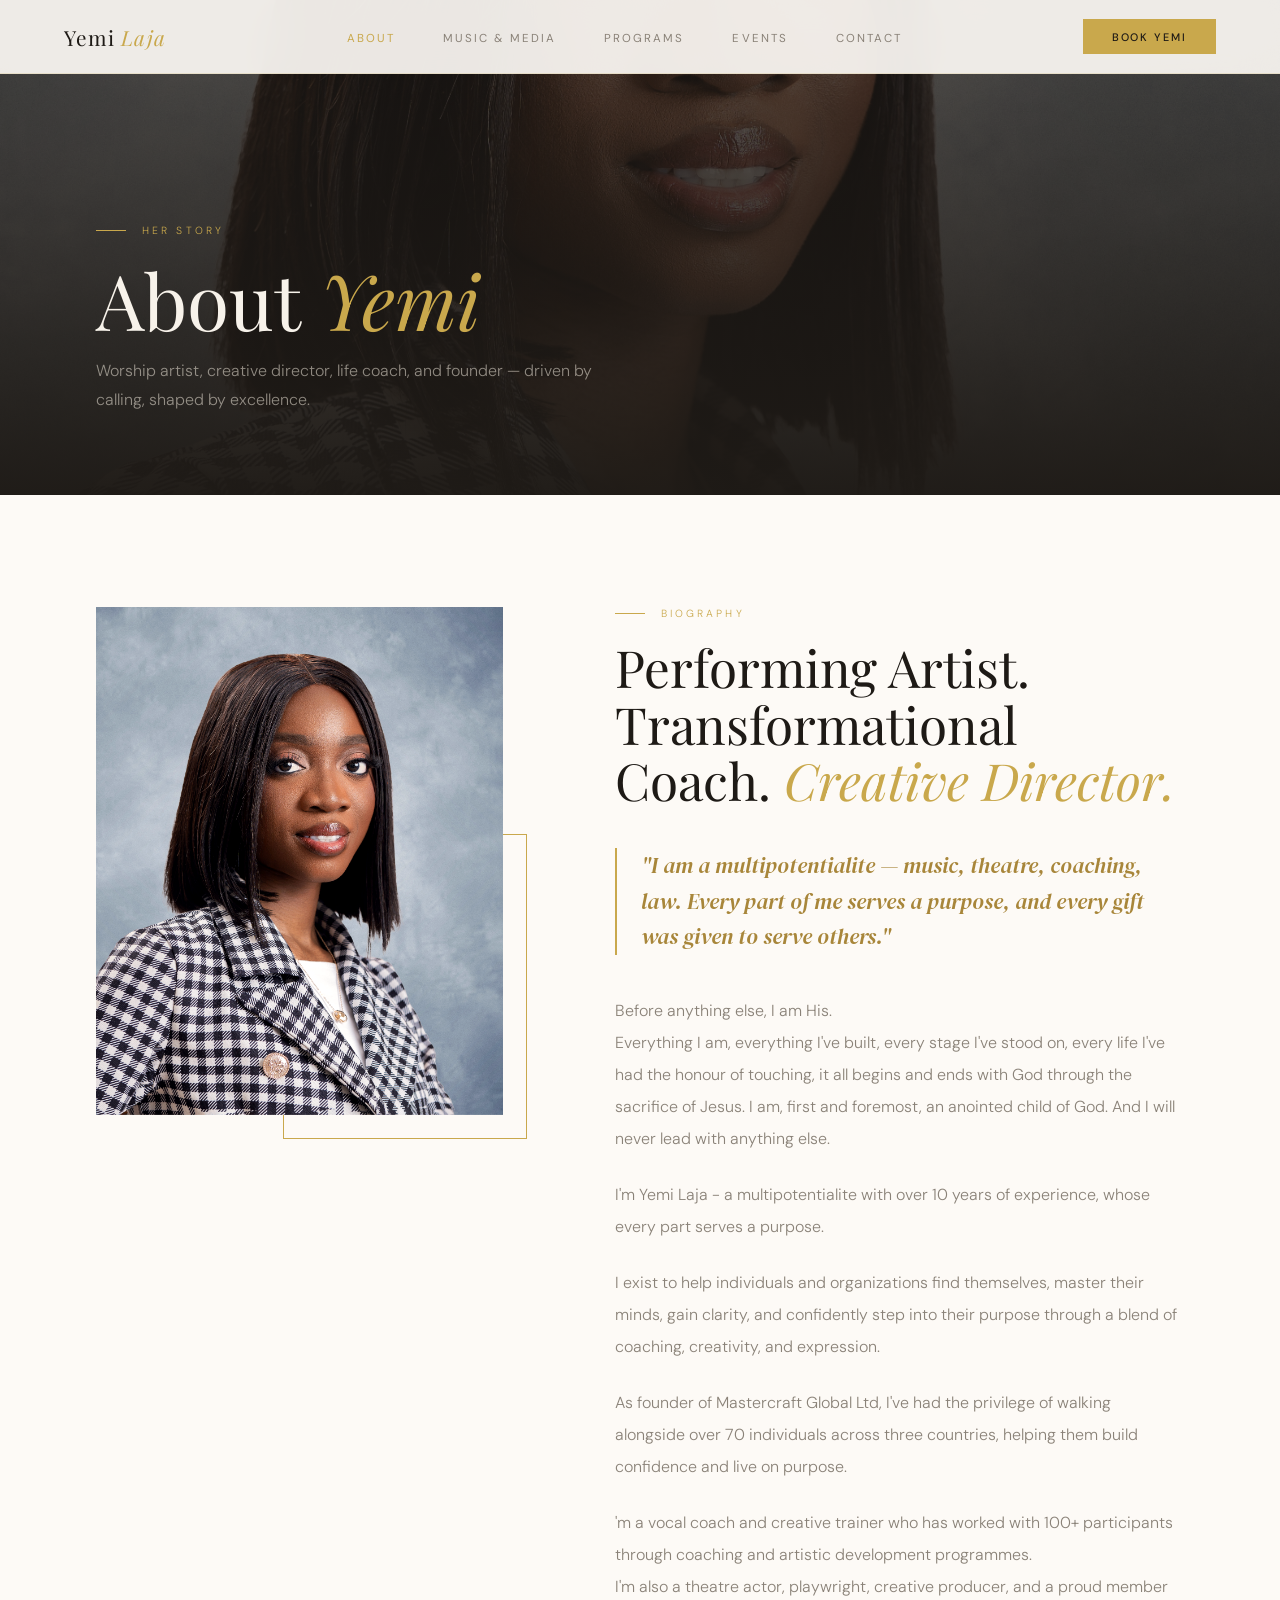
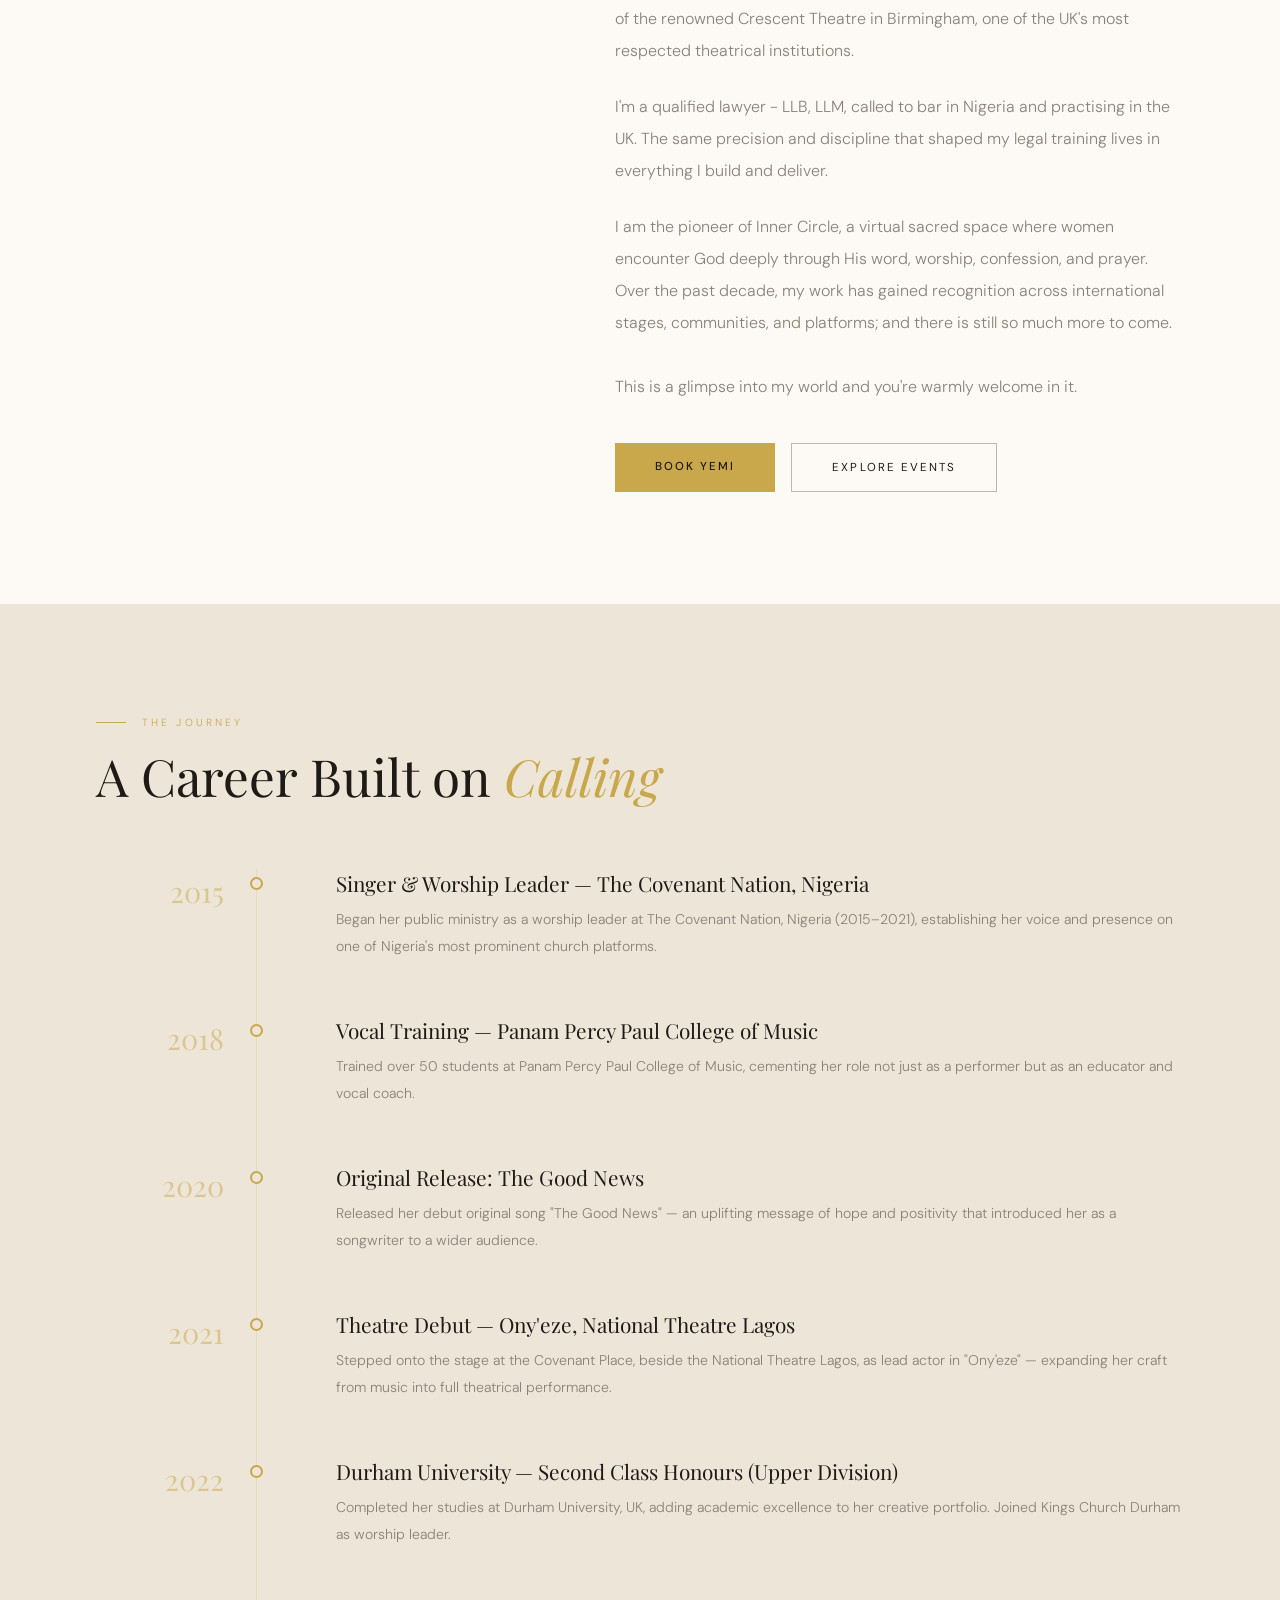
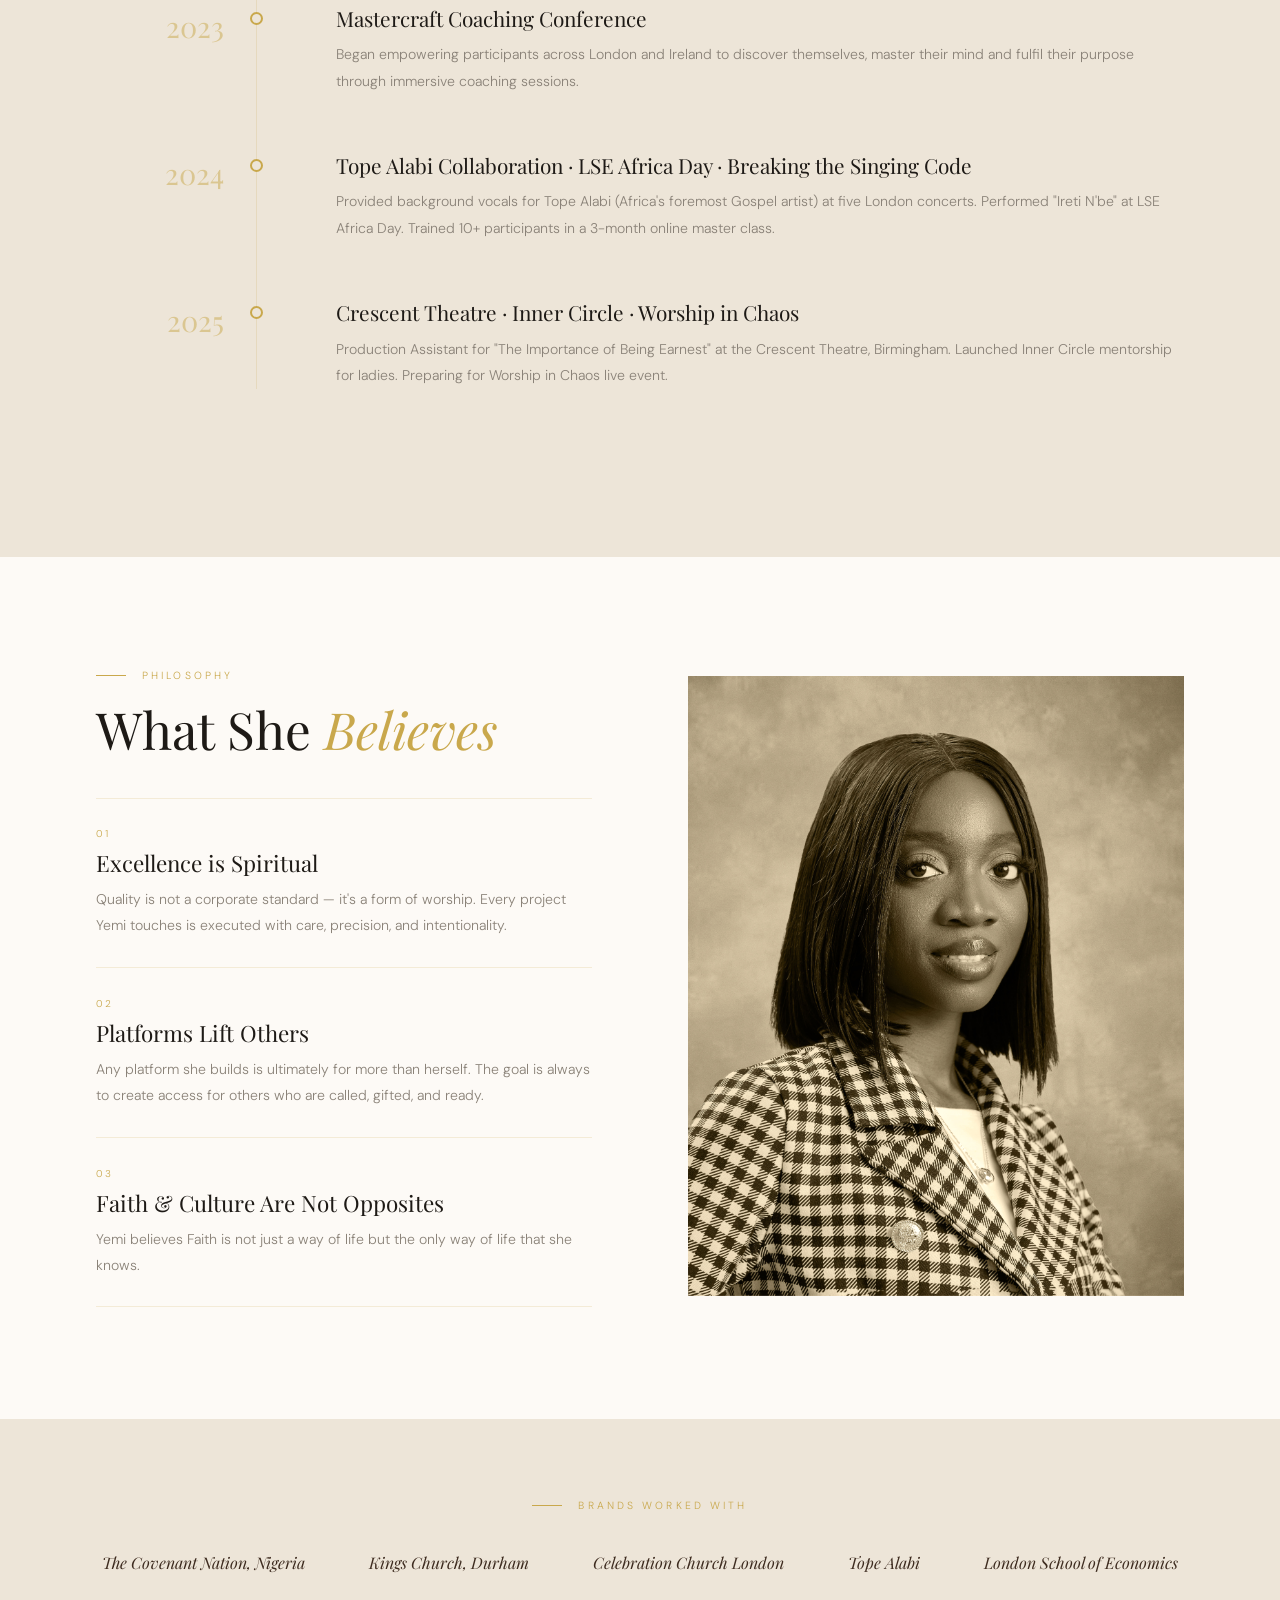
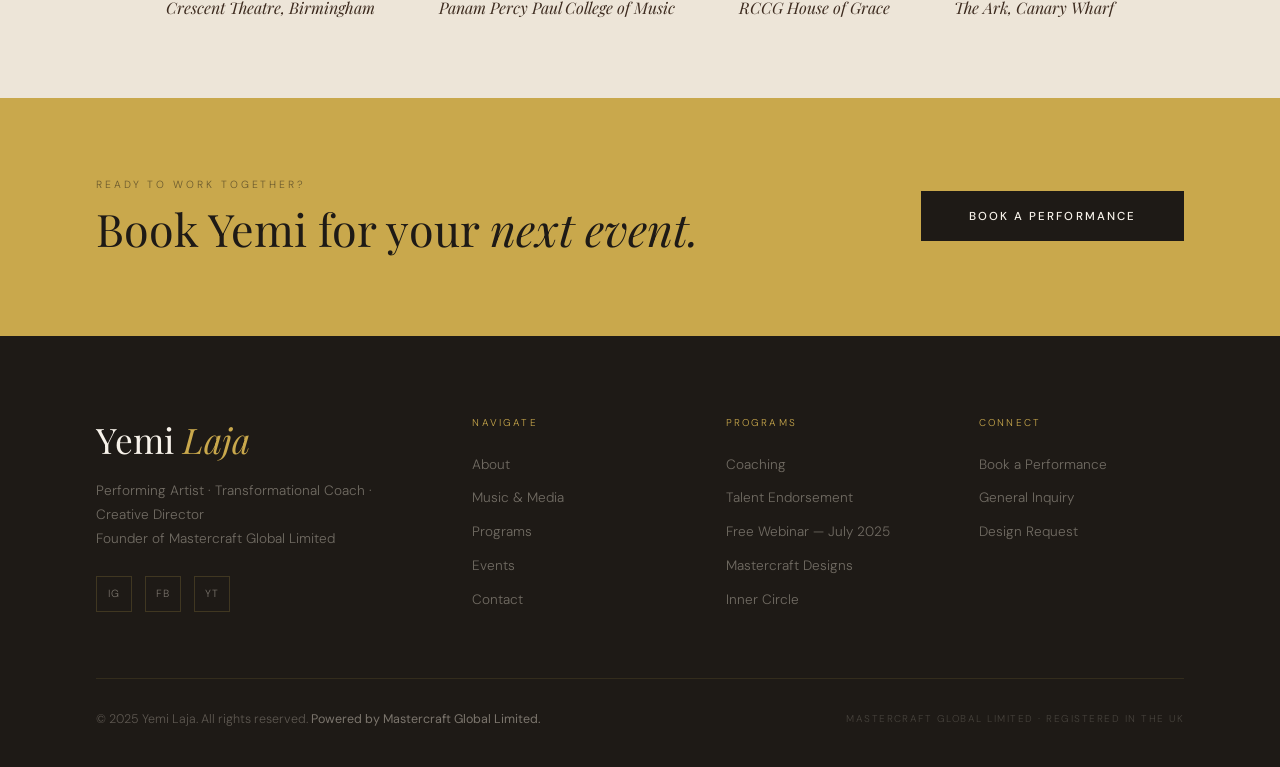
==== about/index.html @ b945a863 "Add files via upload" ====
<!DOCTYPE html>
<html lang="en">
<head>
<meta charset="UTF-8"><meta name="viewport" content="width=device-width, initial-scale=1.0">
<title>About — Yemi Laja</title>
<link rel="preconnect" href="https://fonts.googleapis.com">
<link rel="preconnect" href="https://fonts.gstatic.com" crossorigin>
<link href="https://fonts.googleapis.com/css2?family=Playfair+Display:ital,wght@0,300;0,400;0,500;1,300;1,400&family=DM+Sans:wght@200;300;400;500&family=DM+Serif+Display:ital@0;1&display=swap" rel="stylesheet">
<link rel="stylesheet" href="/style.css">
<style>
#bio { display:grid; grid-template-columns:1fr 1.4fr; gap:7rem; align-items:start; padding:7rem 6rem; background:var(--white); }
.bio-img { position:relative; }
.bio-img img { width:100%; display:block; filter:sepia(8%) contrast(1.05); }
.bio-img-accent { position:absolute; bottom:-1.5rem; right:-1.5rem; width:60%; height:60%; border:1px solid var(--gold); z-index:-1; }
.bio-body { font-size:1rem; line-height:2; color:var(--mist); margin-bottom:1.5rem; }
.bio-quote { font-family:'DM Serif Display',serif; font-style:italic; font-size:1.35rem; line-height:1.65; color:var(--gold-dim); border-left:2px solid var(--gold); padding-left:1.5rem; margin:2.5rem 0; }
#journey { padding:7rem 6rem; background:var(--parchment); }
.timeline { margin-top:4rem; position:relative; }
.timeline::before { content:''; position:absolute; left:160px; top:0; bottom:0; width:1px; background:var(--border); }
.tl-item { display:grid; grid-template-columns:160px 1fr; gap:3rem; margin-bottom:3.5rem; position:relative; }
.tl-dot { position:absolute; left:154px; top:0.5rem; width:13px; height:13px; border-radius:50%; background:var(--parchment); border:2px solid var(--gold); }
.tl-year { font-family:'Playfair Display',serif; font-size:1.8rem; font-weight:300; color:var(--gold); opacity:0.5; text-align:right; padding-right:2rem; padding-top:0.2rem; }
.tl-content { padding-left:2rem; }
.tl-title { font-family:'Playfair Display',serif; font-size:1.3rem; font-weight:400; margin-bottom:0.6rem; color:var(--char); }
.tl-desc { font-size:0.88rem; line-height:1.9; color:var(--mist); }
#philosophy { padding:7rem 6rem; background:var(--white); display:grid; grid-template-columns:1fr 1fr; gap:6rem; align-items:center; }
.value-item { padding:1.8rem 0; border-bottom:1px solid var(--border); }
.value-item:first-child { border-top:1px solid var(--border); }
.value-num { font-size:0.62rem; letter-spacing:0.22em; text-transform:uppercase; color:var(--gold); margin-bottom:0.5rem; }
.value-title { font-family:'Playfair Display',serif; font-size:1.4rem; font-weight:400; margin-bottom:0.5rem; color:var(--char); }
.value-desc { font-size:0.88rem; line-height:1.85; color:var(--mist); }
.phil-img img { width:100%; filter:sepia(10%); }
#brands-sec { padding:5rem 6rem; background:var(--parchment); text-align:center; }
.brand-row { display:flex; flex-wrap:wrap; justify-content:center; gap:1.5rem 4rem; margin-top:2.5rem; }
.brand-nm { font-family:'Playfair Display',serif; font-style:italic; font-size:1rem; color:#3D2B1F; transition:color 0.3s; }
.brand-nm:hover { color:var(--gold); }
@media(max-width:1024px){
  #bio{grid-template-columns:1fr;padding:5rem 3rem;gap:3rem;}
  .bio-img-accent{display:none;}
  #journey{padding:5rem 3rem;}
  .timeline::before{left:80px;}
  .tl-item{grid-template-columns:80px 1fr;gap:1.5rem;}
  .tl-dot{left:74px;}
  .tl-year{font-size:1.1rem;}
  #philosophy{grid-template-columns:1fr;padding:5rem 3rem;gap:3rem;}
  .phil-img{display:none;}
  #brands-sec{padding:4rem 3rem;}
}
@media(max-width:767px){
  #bio,#journey,#philosophy,#brands-sec{padding-left:1.5rem!important;padding-right:1.5rem!important;}
  .timeline::before{display:none;}
  .tl-item{display:flex;flex-direction:column;gap:0.4rem;margin-bottom:2rem;padding-bottom:2rem;border-bottom:1px solid var(--border);}
  .tl-dot{display:none;}
  .tl-year{font-size:1rem;text-align:left;padding:0;opacity:1;}
  .tl-content{padding:0;}
}
</style>
</head>
<body>
<div class="mob-nav" id="mobNav">
  <button class="mob-close" onclick="closeMobNav()">✕</button>
  <a href="/">Home</a>
  <a href="/about/">About</a>
  <a href="/music/">Music & Media</a>
  <a href="/programs/">Programs</a>
  <a href="/events/">Events</a>
  <a href="/contact/">Contact</a>
</div>
<nav id="nav" class="scrolled">
  <a href="/" class="nav-logo" style="color:var(--char)">Yemi <em>Laja</em></a>
  <ul class="nav-links">
    <li><a href="/about/" style="color:var(--gold)">About</a></li>
    <li><a href="/music/">Music & Media</a></li>
    <li><a href="/programs/">Programs</a></li>
    <li><a href="/events/">Events</a></li>
    <li><a href="/contact/">Contact</a></li>
  </ul>
  <a href="/contact/#booking" class="nav-book">Book Yemi</a>
  <div class="nav-ham" onclick="openMobNav()"><span></span><span></span><span></span></div>
</nav>

<section class="page-hero">
  <div class="page-hero-bg"><img src="../../photos/yemi-15.jpg" alt="Yemi Laja" ></div>
  <div class="page-hero-overlay"></div>
  <div class="page-hero-content">
    <p class="page-eyebrow">Her Story</p>
    <h1 class="page-title">About <em>Yemi</em></h1>
    <p class="page-subtitle">Worship artist, creative director, life coach, and founder — driven by calling, shaped by excellence.</p>
  </div>
</section>

<section id="bio">
  <div class="bio-img reveal">
    <img src="../../photos/yemi-15.jpg" alt="Yemi Laja" >
    <div class="bio-img-accent"></div>
  </div>
  <div class="reveal reveal-delay-1">
    <p class="section-label">Biography</p>
    <h2 class="section-heading" style="color:var(--char);margin-bottom:1.5rem;">Performing Artist. Transformational Coach. <em>Creative Director.</em></h2>
    <blockquote class="bio-quote">"I am a multipotentialite — music, theatre, coaching, law. Every part of me serves a purpose, and every gift was given to serve others."</blockquote>
   <p class="bio-body">Before anything else, I am His.<br>Everything I am, everything I've built, every stage I've stood on, every life I've had the honour of touching, it all begins and ends with God through the sacrifice of Jesus. I am, first and foremost, an anointed child of God. And I will never lead with anything else.</p>
    <p class="bio-body">I'm Yemi Laja - a multipotentialite with over 10 years of experience, whose every part serves a purpose.</p>
    <p class="bio-body">I exist to help individuals and organizations find themselves, master their minds, gain clarity, and confidently step into their purpose through a blend of coaching, creativity, and expression.</p>
    <p class="bio-body">As founder of Mastercraft Global Ltd, I've had the privilege of walking alongside over 70 individuals across three countries, helping them build confidence and live on purpose.</p>
    <p class="bio-body">'m a vocal coach and creative trainer who has worked with 100+ participants through coaching and artistic development programmes.<br> 
I'm also a theatre actor, playwright, creative producer, and a proud member of the renowned Crescent Theatre in Birmingham, one of the UK's most respected theatrical institutions.</p>
   <p class="bio-body">I'm a qualified lawyer - LLB, LLM, called to bar in Nigeria and practising in the UK. The same precision and discipline that shaped my legal training lives in everything I build and deliver.</p>
   <p class="bio-body">I am the pioneer of Inner Circle, a virtual sacred space where women encounter God deeply through His word, worship, confession, and prayer. Over the past decade, my work has gained recognition across international stages, communities, and platforms; and there is still so much more to come.
<br> <br>
This is a glimpse into my world and you're warmly welcome in it.</p>
   <div style="display:flex;gap:1rem;flex-wrap:wrap;margin-top:2.5rem;">
      <a href="/contact/#booking" class="cta-primary">Book Yemi</a>
      <a href="/programs/" class="cta-ghost" style="color:var(--char);border-color:rgba(30,26,22,0.3);">Explore Events</a>
    </div>
  </div>
</section>

<section id="journey">
  <div class="reveal">
    <p class="section-label">The Journey</p>
    <h2 class="section-heading" style="color:var(--char);">A Career Built on <em>Calling</em></h2>
  </div>
  <div class="timeline">
    <div class="tl-item reveal reveal-delay-1"><div class="tl-year">2015</div><div class="tl-dot"></div><div class="tl-content"><div class="tl-title">Singer & Worship Leader — The Covenant Nation, Nigeria</div><p class="tl-desc">Began her public ministry as a worship leader at The Covenant Nation, Nigeria (2015–2021), establishing her voice and presence on one of Nigeria's most prominent church platforms.</p></div></div>
    <div class="tl-item reveal reveal-delay-2"><div class="tl-year">2018</div><div class="tl-dot"></div><div class="tl-content"><div class="tl-title">Vocal Training — Panam Percy Paul College of Music</div><p class="tl-desc">Trained over 50 students at Panam Percy Paul College of Music, cementing her role not just as a performer but as an educator and vocal coach.</p></div></div>
    <div class="tl-item reveal reveal-delay-3"><div class="tl-year">2020</div><div class="tl-dot"></div><div class="tl-content"><div class="tl-title">Original Release: The Good News</div><p class="tl-desc">Released her debut original song "The Good News" — an uplifting message of hope and positivity that introduced her as a songwriter to a wider audience.</p></div></div>
    <div class="tl-item reveal"><div class="tl-year">2021</div><div class="tl-dot"></div><div class="tl-content"><div class="tl-title">Theatre Debut — Ony'eze, National Theatre Lagos</div><p class="tl-desc">Stepped onto the stage at the Covenant Place, beside the National Theatre Lagos, as lead actor in "Ony'eze" — expanding her craft from music into full theatrical performance.</p></div></div>
    <div class="tl-item reveal reveal-delay-1"><div class="tl-year">2022</div><div class="tl-dot"></div><div class="tl-content"><div class="tl-title">Durham University — Second Class Honours (Upper Division)</div><p class="tl-desc">Completed her studies at Durham University, UK, adding academic excellence to her creative portfolio. Joined Kings Church Durham as worship leader.</p></div></div>
    <div class="tl-item reveal reveal-delay-2"><div class="tl-year">2023</div><div class="tl-dot"></div><div class="tl-content"><div class="tl-title">Mastercraft Coaching Conference</div><p class="tl-desc">Began empowering participants across London and Ireland to discover themselves, master their mind and fulfil their purpose through immersive coaching sessions.</p></div></div>
    <div class="tl-item reveal reveal-delay-3"><div class="tl-year">2024</div><div class="tl-dot"></div><div class="tl-content"><div class="tl-title">Tope Alabi Collaboration · LSE Africa Day · Breaking the Singing Code</div><p class="tl-desc">Provided background vocals for Tope Alabi (Africa's foremost Gospel artist) at five London concerts. Performed "Ireti N'be" at LSE Africa Day. Trained 10+ participants in a 3-month online master class.</p></div></div>
    <div class="tl-item reveal"><div class="tl-year">2025</div><div class="tl-dot"></div><div class="tl-content"><div class="tl-title">Crescent Theatre · Inner Circle · Worship in Chaos</div><p class="tl-desc">Production Assistant for "The Importance of Being Earnest" at the Crescent Theatre, Birmingham. Launched Inner Circle mentorship for ladies. Preparing for Worship in Chaos live event.</p></div></div>
  </div>
</section>

<section id="philosophy">
  <div class="reveal">
    <p class="section-label">Philosophy</p>
    <h2 class="section-heading" style="color:var(--char);margin-bottom:2.5rem;">What She <em>Believes</em></h2>
    <div>
      <div class="value-item"><div class="value-num">01</div><div class="value-title">Excellence is Spiritual</div><div class="value-desc">Quality is not a corporate standard — it's a form of worship. Every project Yemi touches is executed with care, precision, and intentionality.</div></div>
      <div class="value-item"><div class="value-num">02</div><div class="value-title">Platforms Lift Others</div><div class="value-desc">Any platform she builds is ultimately for more than herself. The goal is always to create access for others who are called, gifted, and ready.</div></div>
      <div class="value-item"><div class="value-num">03</div><div class="value-title">Faith & Culture Are Not Opposites</div><div class="value-desc">Yemi believes Faith is not just a way of life but the only way of life that she knows.</div></div>
    </div>
  </div>
  <div class="phil-img reveal reveal-delay-2">
    <img src="../../photos/yemi-16.jpg" alt="Yemi Laja" >
  </div>
</section>

<section id="brands-sec">
  <p class="section-label reveal" style="justify-content:center;">Brands Worked With</p>
  <div class="brand-row reveal reveal-delay-1">
    <span class="brand-nm">The Covenant Nation, Nigeria</span>
    <span class="brand-nm">Kings Church, Durham</span>
    <span class="brand-nm">Celebration Church London</span>
    <span class="brand-nm">Tope Alabi</span>
    <span class="brand-nm">London School of Economics</span>
    <span class="brand-nm">Crescent Theatre, Birmingham</span>
    <span class="brand-nm">Panam Percy Paul College of Music</span>
    <span class="brand-nm">RCCG House of Grace</span><span class="brand-nm">The Ark, Canary Wharf</span>
  </div>
</section>

<div id="cta-band" class="reveal">
  <div class="cta-band-text"><p class="cta-band-eyebrow">Ready to work together?</p><h2 class="cta-band-heading">Book Yemi for your <em>next event.</em></h2></div>
  <a href="/contact/#booking" class="cta-dark">Book a Performance</a>
</div>

<footer>
  <div class="footer-top">
    <div><div class="footer-brand-name">Yemi <em>Laja</em></div><p class="footer-tagline">Performing Artist · Transformational Coach · Creative Director<br>Founder of Mastercraft Global Limited</p><div class="footer-socials"><a href="https://www.instagram.com/yemi_laja/" class="footer-social">IG</a><a href="https://www.facebook.com/omolaja.olayemi.5/" class="footer-social">FB</a><a href="https://www.youtube.com/channel/UC3ddBQKgWxhFjno4_jDT34g" class="footer-social">YT</a></div></div>
    <div><p class="footer-col-title">Navigate</p><ul class="footer-links"><li><a href="/about/">About</a></li><li><a href="/music/">Music & Media</a></li><li><a href="/programs/">Programs</a></li><li><a href="/events/">Events</a></li><li><a href="/contact/">Contact</a></li></ul></div>
    <div><p class="footer-col-title">Programs</p><ul class="footer-links"><li><a href="/programs/#coaching">Coaching</a></li><li><a href="/programs/#endorsement">Talent Endorsement</a></li><li><a href="/global-talent-webinar/">Free Webinar — July 2025</a></li><li><a href="/programs/#design">Mastercraft Designs</a></li><li><a href="/inner-circle/">Inner Circle</a></li></ul></div>
    <div><p class="footer-col-title">Connect</p><ul class="footer-links"><li><a href="/contact/#booking">Book a Performance</a></li><li><a href="/contact/#inquiry">General Inquiry</a></li><li><a href="/contact/#design">Design Request</a></li></ul></div>
  </div>
  <div class="footer-bottom"><p class="footer-legal">© 2025 Yemi Laja. All rights reserved. <strong>Powered by Mastercraft Global Limited.</strong></p><p class="footer-mc">Mastercraft Global Limited · Registered in the UK</p></div>
</footer>
<script>
const nav=document.getElementById('nav');
function openMobNav(){document.getElementById('mobNav').classList.add('open');}
function closeMobNav(){document.getElementById('mobNav').classList.remove('open');}
const obs=new IntersectionObserver(e=>e.forEach(x=>{if(x.isIntersecting)x.target.classList.add('visible');}),{threshold:0.12});
document.querySelectorAll('.reveal').forEach(el=>obs.observe(el));
</script>
</body></html>
---- style.css ----
:root {
  --cream:     #F7F2EA;
  --parchment: #EDE5D8;
  --sand:      #D9CCBA;
  --gold:      #C9A84C;
  --gold-dim:  #A8863A;
  --gold-glow: rgba(201,168,76,0.15);
  --char:      #1E1A16;
  --char-soft: #2E2820;
  --mist:      #8A8278;
  --border:    rgba(201,168,76,0.18);
  --white:     #FDFAF6;
  --stone:     #E8E2D9;
--ivory:     #F8F5F0;
--linen:     #F4EFE8;
--text-dark: #1E1A16;
}

*, *::before, *::after { margin:0; padding:0; box-sizing:border-box; }
html { scroll-behavior: smooth; }

body {
  background: var(--white);
  color: var(--char);
  font-family: 'DM Sans', sans-serif;
  font-weight: 300;
  overflow-x: hidden;
  cursor: none;
}

/* ── CUSTOM CURSOR ── */
.cursor {
  position: fixed; z-index: 9999;
  width: 8px; height: 8px;
  background: var(--gold);
  border-radius: 50%;
  pointer-events: none;
  transition: transform 0.15s ease, opacity 0.15s;
  transform: translate(-50%, -50%);
}
.cursor-ring {
  position: fixed; z-index: 9998;
  width: 36px; height: 36px;
  border: 1px solid var(--gold);
  border-radius: 50%;
  pointer-events: none;
  transition: transform 0.4s ease, width 0.3s, height 0.3s, opacity 0.3s;
  transform: translate(-50%, -50%);
  opacity: 0.5;
}
body:has(a:hover) .cursor-ring,
body:has(button:hover) .cursor-ring { width: 56px; height: 56px; opacity: 0.8; }

/* ── NAV ── */
#nav {
  position: fixed; top: 0; left: 0; right: 0; z-index: 500;
  display: flex; align-items: center; justify-content: space-between;
  padding: 2rem 4rem;
  transition: all 0.5s ease;
}
#nav.scrolled {
  padding: 1.2rem 4rem;
  background: rgba(253,250,246,0.92);
  backdrop-filter: blur(20px);
  border-bottom: 1px solid var(--border);
}
.nav-logo {
  font-family: 'Playfair Display', serif;
  font-size: 1.3rem; font-weight: 400;
  color: var(--white); text-decoration: none;
  letter-spacing: 0.06em;
  transition: color 0.4s;
}
#nav.scrolled .nav-logo { color: var(--char); }
.nav-logo em { font-style: italic; color: var(--gold); }
.nav-links { display: flex; gap: 3rem; list-style: none; }
.nav-links a {
  font-size: 0.72rem; letter-spacing: 0.18em; text-transform: uppercase;
  color: rgba(253,250,246,0.75); text-decoration: none;
  transition: color 0.3s; font-weight: 400;
}
#nav.scrolled .nav-links a { color: var(--mist); }
.nav-links a:hover { color: var(--gold) !important; }
.nav-book {
  font-size: 0.68rem; letter-spacing: 0.18em; text-transform: uppercase;
  color: var(--char); background: var(--gold);
  padding: 0.65rem 1.8rem; text-decoration: none;
  font-weight: 500; transition: background 0.3s, transform 0.2s;
}
.nav-book:hover { background: #D4B05A; transform: translateY(-1px); }
.nav-ham { display: none; flex-direction: column; gap: 5px; cursor: pointer; }
.nav-ham span { width: 22px; height: 1px; background: var(--white); display: block; transition: background 0.4s; }
#nav.scrolled .nav-ham span { background: var(--char); }

/* ── MOBILE NAV ── */
.mob-nav {
  position: fixed; inset: 0; z-index: 600;
  background: var(--char);
  display: flex; flex-direction: column;
  align-items: center; justify-content: center; gap: 2.5rem;
  transform: translateY(-100%); transition: transform 0.5s cubic-bezier(0.76,0,0.24,1);
}
.mob-nav.open { transform: translateY(0); }
.mob-nav a {
  font-family: 'Playfair Display', serif;
  font-size: 3rem; font-weight: 300; font-style: italic;
  color: var(--cream); text-decoration: none;
  transition: color 0.2s;
}
.mob-nav a:hover { color: var(--gold); }
.mob-close {
  position: absolute; top: 2rem; right: 2rem;
  background: none; border: none; color: var(--mist);
  font-size: 1.5rem; cursor: pointer;
}

/* ── HERO ── */
#hero {
  position: relative;
  height: 100vh; min-height: 700px;
  display: flex; align-items: flex-end;
  overflow: hidden;
}
.hero-bg {
  position: absolute; inset: 0;
  background: var(--char-soft);
}
.hero-bg img {
  width: 100%; height: 100%;
  object-fit: cover; object-position: center top;
  opacity: 0.65;
  filter: sepia(20%) contrast(1.05);
  transform: scale(1.05);
  animation: heroZoom 12s ease-out forwards;
}
@keyframes heroZoom {
  from { transform: scale(1.05); }
  to   { transform: scale(1.0); }
}
.hero-overlay {
  position: absolute; inset: 0;
  background: linear-gradient(
    to top,
    rgba(30,26,22,0.92) 0%,
    rgba(30,26,22,0.4) 40%,
    rgba(30,26,22,0.15) 100%
  );
}
.hero-grain {
  position: absolute; inset: 0; opacity: 0.04;
  background-image: url("data:image/svg+xml,%3Csvg viewBox='0 0 256 256' xmlns='http://www.w3.org/2000/svg'%3E%3Cfilter id='noise'%3E%3CfeTurbulence type='fractalNoise' baseFrequency='0.9' numOctaves='4' stitchTiles='stitch'/%3E%3C/filter%3E%3Crect width='100%25' height='100%25' filter='url(%23noise)'/%3E%3C/svg%3E");
  background-size: 256px;
  pointer-events: none;
}
.hero-content {
  position: relative; z-index: 2;
  padding: 0 6rem 5rem;
  max-width: 900px;
  opacity: 0;
  animation: fadeUp 1.2s 0.4s ease forwards;
}
@keyframes fadeUp {
  from { opacity:0; transform: translateY(30px); }
  to   { opacity:1; transform: translateY(0); }
}
.hero-eyebrow {
  font-size: 0.68rem; letter-spacing: 0.35em; text-transform: uppercase;
  color: var(--gold); margin-bottom: 1.5rem; font-weight: 400;
  display: flex; align-items: center; gap: 1rem;
}
.hero-eyebrow::before {
  content: ''; width: 40px; height: 1px; background: var(--gold); display: block;
}
.hero-name {
  font-family: 'Playfair Display', serif;
  font-size: clamp(4rem, 9vw, 9rem);
  font-weight: 300; line-height: 0.9;
  color: var(--cream); letter-spacing: -0.02em;
  margin-bottom: 1.5rem;
}
.hero-name em { font-style: italic; color: var(--gold); display: block; }
.hero-roles {
  font-size: 0.78rem; letter-spacing: 0.2em; text-transform: uppercase;
  color: rgba(237,229,216,0.6); margin-bottom: 3rem; font-weight: 400;
}
.hero-roles span { margin: 0 0.8rem; opacity: 0.4; }
.hero-ctas {
  display: flex; gap: 1rem; flex-wrap: wrap;
  opacity: 0;
  animation: fadeUp 1s 1s ease forwards;
}
.cta-primary {
  font-size: 0.72rem; letter-spacing: 0.18em; text-transform: uppercase;
  color: var(--char); background: var(--gold);
  padding: 1rem 2.5rem; text-decoration: none; font-weight: 500;
  transition: background 0.3s, transform 0.2s;
}
.cta-primary:hover { background: #D4B05A; transform: translateY(-2px); }
.cta-ghost {
  font-size: 0.72rem; letter-spacing: 0.18em; text-transform: uppercase;
  color: var(--cream); border: 1px solid rgba(237,229,216,0.35);
  padding: 1rem 2.5rem; text-decoration: none; font-weight: 400;
  transition: border-color 0.3s, color 0.3s;
}
.cta-ghost:hover { border-color: var(--gold); color: var(--gold); }
.hero-scroll-hint {
  position: absolute; bottom: 2.5rem; right: 5rem; z-index: 2;
  font-size: 0.6rem; letter-spacing: 0.25em; text-transform: uppercase;
  color: rgba(237,229,216,0.4); writing-mode: vertical-rl;
  display: flex; align-items: center; gap: 1rem;
  animation: fadeIn 1.5s 1.5s ease forwards; opacity: 0;
}
.hero-scroll-hint::after {
  content: ''; width: 1px; height: 50px; background: var(--gold); display: block;
  animation: lineGrow 1.5s 2s ease forwards; transform-origin: top; transform: scaleY(0);
}
@keyframes lineGrow { to { transform: scaleY(1); } }
@keyframes fadeIn { to { opacity: 1; } }

/* ── PATHS ── */
#paths {
  background: var(--char);
  padding: 7rem 6rem;
  position: relative; overflow: hidden;
}
#paths::before {
  content: 'YOUR PATH';
  position: absolute; right: -2rem; top: 50%; transform: translateY(-50%);
  font-family: 'Playfair Display', serif;
  font-size: 12rem; font-weight: 300; font-style: italic;
  color: rgba(201,168,76,0.04); line-height: 1;
  white-space: nowrap; pointer-events: none;
}
.paths-header { margin-bottom: 4rem; }
.paths-label {
  font-size: 0.65rem; letter-spacing: 0.3em; text-transform: uppercase;
  color: var(--gold); margin-bottom: 1.2rem;
  display: flex; align-items: center; gap: 1rem;
}
.paths-label::before { content:''; width:30px; height:1px; background:var(--gold); }
.paths-heading {
  font-family: 'Playfair Display', serif;
  font-size: clamp(2.5rem,4vw,4rem); font-weight: 300;
  color: var(--cream); line-height: 1.1;
}
.paths-heading em { font-style: italic; color: var(--gold); }
.paths-grid {
  display: grid; grid-template-columns: repeat(3,1fr);
  gap: 1px; background: rgba(201,168,76,0.1);
}
.path-card {
  position: relative; overflow: hidden;
  aspect-ratio: 3/4; display: flex; flex-direction: column;
  justify-content: flex-end;
  text-decoration: none; color: inherit;
  background: var(--char-soft);
}
.path-card img {
  position: absolute; inset: 0; width: 100%; height: 100%;
  object-fit: cover; opacity: 0.5; filter: sepia(15%);
  transition: transform 0.7s ease, opacity 0.4s;
}
.path-card:hover img { transform: scale(1.06); opacity: 0.65; }
.path-card-overlay {
  position: absolute; inset: 0;
  background: linear-gradient(to top, rgba(30,26,22,0.95) 0%, transparent 60%);
  transition: background 0.4s;
}
.path-card:hover .path-card-overlay {
  background: linear-gradient(to top, rgba(30,26,22,0.98) 0%, rgba(30,26,22,0.2) 60%);
}
.path-card-content {
  position: relative; z-index: 2; padding: 2.5rem 2rem;
}
.path-num {
  font-family: 'Playfair Display', serif;
  font-size: 4rem; font-weight: 300;
  color: rgba(201,168,76,0.2); line-height: 1; margin-bottom: 0.5rem;
}
.path-label {
  font-size: 0.62rem; letter-spacing: 0.25em; text-transform: uppercase;
  color: var(--gold); margin-bottom: 0.6rem;
}
.path-title {
  font-family: 'Playfair Display', serif;
  font-size: 1.6rem; font-weight: 300;
  color: var(--cream); line-height: 1.2; margin-bottom: 1rem;
}
.path-title em { font-style: italic; }
.path-desc {
  font-size: 0.85rem; line-height: 1.75;
  color: rgba(237,229,216,0.6); margin-bottom: 1.5rem;
  max-height: 0; overflow: hidden;
  transition: max-height 0.5s ease;
}
.path-card:hover .path-desc { max-height: 100px; }
.path-arrow {
  font-size: 0.65rem; letter-spacing: 0.2em; text-transform: uppercase;
  color: var(--gold); display: flex; align-items: center; gap: 0.6rem;
  transition: gap 0.3s;
}
.path-card:hover .path-arrow { gap: 1.2rem; }
.path-arrow::after { content: '→'; }

/* ── WORLD / CRAFT ── */
#world {
  background: var(--cream);
  padding: 7rem 6rem;
}
.world-top {
  display: grid; grid-template-columns: 1fr 1fr;
  gap: 6rem; align-items: end; margin-bottom: 5rem;
}
.world-label {
  font-size: 0.65rem; letter-spacing: 0.3em; text-transform: uppercase;
  color: var(--gold); margin-bottom: 1.2rem;
  display: flex; align-items: center; gap: 1rem;
}
.world-label::before { content:''; width:30px; height:1px; background:var(--gold); }
.world-heading {
  font-family: 'Playfair Display', serif;
  font-size: clamp(2.5rem,4vw,4rem); font-weight: 300;
  line-height: 1.1; color: var(--char);
}
.world-heading em { font-style: italic; color: var(--gold); }
.world-intro {
  font-size: 1rem; line-height: 2;
  color: var(--mist); padding-top: 1rem;
}
.world-grid {
  display: grid;
  grid-template-columns: 1.2fr 0.8fr 1fr;
  grid-template-rows: 380px 280px;
  gap: 6px;
}
.world-item {
  position: relative; overflow: hidden;
  background: var(--parchment);
  cursor: pointer;
}
.world-item:nth-child(1) { grid-row: span 2; }
.world-item:nth-child(4) { grid-column: span 2; }
.world-item img {
  width: 100%; height: 100%;
  object-fit: cover; filter: sepia(10%) contrast(1.05);
  transition: transform 0.6s ease, filter 0.4s;
}
.world-item:hover img { transform: scale(1.04); filter: sepia(0%) contrast(1.1); }
.world-item-overlay {
  position: absolute; inset: 0;
  background: linear-gradient(to top, rgba(30,26,22,0.7) 0%, transparent 50%);
  opacity: 0; transition: opacity 0.4s;
}
.world-item:hover .world-item-overlay { opacity: 1; }
.world-item-label {
  position: absolute; bottom: 1.2rem; left: 1.5rem; z-index: 2;
  font-size: 0.62rem; letter-spacing: 0.22em; text-transform: uppercase;
  color: var(--gold); opacity: 0; transform: translateY(8px);
  transition: opacity 0.4s, transform 0.4s;
}
.world-item:hover .world-item-label { opacity: 1; transform: translateY(0); }

/* ── ABOUT STRIP ── */
#about-strip {
  background: var(--white);
  padding: 7rem 6rem;
  display: grid; grid-template-columns: 1fr 1.2fr;
  gap: 7rem; align-items: center;
}
.about-img-wrap {
  position: relative;
}
.about-img-wrap img {
  width: 100%; display: block;
  filter: sepia(8%) contrast(1.05);
}
.about-img-border {
  position: absolute; bottom: -1.5rem; right: -1.5rem;
  width: 65%; height: 65%;
  border: 1px solid var(--gold); z-index: -1;
}
.about-label {
  font-size: 0.65rem; letter-spacing: 0.3em; text-transform: uppercase;
  color: var(--gold); margin-bottom: 1.5rem;
  display: flex; align-items: center; gap: 1rem;
}
.about-label::before { content:''; width:30px; height:1px; background:var(--gold); }
.about-heading {
  font-family: 'Playfair Display', serif;
  font-size: clamp(2rem,3.5vw,3.2rem); font-weight: 300;
  line-height: 1.15; margin-bottom: 1.5rem; color: var(--char);
}
.about-heading em { font-style: italic; color: var(--gold); }
.about-quote {
  font-family: 'DM Serif Display', serif;
  font-style: italic; font-size: 1.3rem; line-height: 1.65;
  color: var(--gold-dim); border-left: 2px solid var(--gold);
  padding-left: 1.5rem; margin: 2rem 0;
}
.about-body {
  font-size: 0.95rem; line-height: 1.95;
  color: var(--mist); margin-bottom: 2rem;
}
.about-stats {
  display: flex; gap: 3rem;
  padding: 2rem 0; border-top: 1px solid var(--border);
  margin-bottom: 2rem;
}
.stat-num {
  font-family: 'Playfair Display', serif;
  font-size: 2.8rem; font-weight: 300; color: var(--gold); line-height: 1;
}
.stat-lbl {
  font-size: 0.65rem; letter-spacing: 0.15em; text-transform: uppercase;
  color: var(--mist); margin-top: 0.3rem;
}

/* ── AUTHORITY ── */
#authority {
  background: var(--parchment);
  padding: 5rem 6rem; text-align: center;
}
.auth-label {
  font-size: 0.65rem; letter-spacing: 0.3em; text-transform: uppercase;
  color: var(--mist); margin-bottom: 3rem;
}
.brands-row {
  display: flex; flex-wrap: wrap; justify-content: center;
  gap: 1.5rem 4rem;
}
.brand-item {
  font-family: 'Playfair Display', serif;
  font-size: 0.95rem; letter-spacing: 0.1em;
  color: rgba(51, 38, 2, 0.8); transition: color 0.3s;
  font-style: italic;
}
.brand-item:hover { color: var(--gold); }

/* ── MASTERCRAFT ── */
#mastercraft {
  background: var(--char);
  padding: 7rem 6rem;
  position: relative; overflow: hidden;
}
.mc-bg-text {
  position: absolute; right: -3rem; bottom: -3rem;
  font-family: 'Playfair Display', serif;
  font-size: 18rem; font-weight: 300; font-style: italic;
  color: rgba(201,168,76,0.03); line-height: 1;
  pointer-events: none; user-select: none;
}
.mc-header { max-width: 700px; margin-bottom: 5rem; }
.mc-label {
  font-size: 0.65rem; letter-spacing: 0.3em; text-transform: uppercase;
  color: var(--gold); margin-bottom: 1.2rem;
  display: flex; align-items: center; gap: 1rem;
}
.mc-label::before { content:''; width:30px; height:1px; background:var(--gold); }
.mc-heading {
  font-family: 'Playfair Display', serif;
  font-size: clamp(2.5rem,4vw,4rem); font-weight: 300;
  color: var(--cream); line-height: 1.1;
}
.mc-heading em { font-style: italic; color: var(--gold); }
.mc-sub {
  font-size: 0.95rem; line-height: 1.9; color: rgba(237,229,216,0.5);
  margin-top: 1.2rem; max-width: 520px;
}
.mc-grid {
  display: grid; grid-template-columns: repeat(3,1fr);
  border: 1px solid rgba(201,168,76,0.12);
}
.mc-card {
  padding: 3rem 2.5rem;
  border-right: 1px solid rgba(201,168,76,0.12);
  text-decoration: none; color: inherit;
  transition: background 0.3s;
  position: relative; overflow: hidden;
}
.mc-card:last-child { border-right: none; }
.mc-card::after {
  content: '';
  position: absolute; bottom: 0; left: 0;
  width: 100%; height: 2px; background: var(--gold);
  transform: scaleX(0); transform-origin: left; transition: transform 0.4s;
}
.mc-card:hover::after { transform: scaleX(1); }
.mc-card:hover { background: rgba(201,168,76,0.04); }
.mc-num {
  font-family: 'Playfair Display', serif;
  font-size: 5rem; font-weight: 300;
  color: rgba(201,168,76,0.08); line-height: 1; margin-bottom: 1.5rem;
}
.mc-card-label {
  font-size: 0.62rem; letter-spacing: 0.25em; text-transform: uppercase;
  color: var(--gold); margin-bottom: 0.8rem;
}
.mc-card-title {
  font-family: 'Playfair Display', serif;
  font-size: 1.6rem; font-weight: 300;
  color: var(--cream); margin-bottom: 1rem; line-height: 1.2;
}
.mc-card-title em { font-style: italic; }
.mc-card-body {
  font-size: 0.85rem; line-height: 1.8;
  color: rgba(237,229,216,0.5); margin-bottom: 2rem;
}
.mc-link {
  font-size: 0.65rem; letter-spacing: 0.2em; text-transform: uppercase;
  color: var(--gold); display: flex; align-items: center; gap: 0.6rem;
  transition: gap 0.3s;
}
.mc-card:hover .mc-link { gap: 1.2rem; }
.mc-link::after { content: '→'; }

/* ── EVENT ── */
#event {
  position: relative; min-height: 90vh;
  display: flex; align-items: center;
  overflow: hidden;
}
.event-bg {
  position: absolute; inset: 0;
  background: var(--char-soft);
}
.event-bg img {
  width: 100%; height: 100%;
  object-fit: cover; opacity: 0.35;
  filter: sepia(20%);
}
.event-overlay {
  position: absolute; inset: 0;
  background: linear-gradient(135deg, rgba(30,26,22,0.95) 0%, rgba(30,26,22,0.7) 60%, rgba(30,26,22,0.4) 100%);
}
.event-grid-lines {
  position: absolute; inset: 0;
  background-image:
    repeating-linear-gradient(0deg, transparent, transparent 79px, rgba(201,168,76,0.04) 79px, rgba(201,168,76,0.04) 80px),
    repeating-linear-gradient(90deg, transparent, transparent 79px, rgba(201,168,76,0.04) 79px, rgba(201,168,76,0.04) 80px);
}
.event-content {
  position: relative; z-index: 2;
  padding: 0 6rem; width: 100%;
  display: grid; grid-template-columns: 1fr 1fr;
  gap: 6rem; align-items: center;
}
.event-badge {
  display: inline-block;
  font-size: 0.62rem; letter-spacing: 0.25em; text-transform: uppercase;
  color: var(--char); background: var(--gold);
  padding: 0.4rem 1.2rem; margin-bottom: 2rem;
}
.event-title {
  font-family: 'Playfair Display', serif;
  font-size: clamp(3.5rem,7vw,7rem); font-weight: 300;
  color: var(--cream); line-height: 0.9; letter-spacing: -0.02em;
}
.event-title em { font-style: italic; color: var(--gold); display: block; }
.event-sub {
  font-size: 0.78rem; letter-spacing: 0.2em; text-transform: uppercase;
  color: rgba(237,229,216,0.5); margin: 1.5rem 0 2.5rem;
}
.event-meta {
  display: flex; gap: 2.5rem; padding: 2rem 0;
  border-top: 1px solid rgba(201,168,76,0.2);
  border-bottom: 1px solid rgba(201,168,76,0.2);
  margin-bottom: 2.5rem;
}
.meta-label {
  font-size: 0.6rem; letter-spacing: 0.2em; text-transform: uppercase;
  color: rgba(237,229,216,0.4); margin-bottom: 0.4rem;
}
.meta-val {
  font-family: 'Playfair Display', serif;
  font-size: 1.1rem; color: var(--gold-dim); font-style: italic;
}
.event-right { position: relative; }
.event-img-wrap {
  position: relative;
  padding: 2px;
  background: linear-gradient(135deg, var(--gold), transparent 60%, var(--gold));
}
.event-img-wrap img { width: 100%; display: block; filter: sepia(10%); }
.event-img-overlay {
  position: absolute; inset: 2px;
  background: linear-gradient(to top, rgba(30,26,22,0.5), transparent 60%);
}

/* ── TESTIMONIALS ── */
#testimonials {
  background: var(--white);
  padding: 7rem 6rem;
}
.testi-header { text-align: center; margin-bottom: 5rem; }
.testi-label {
  font-size: 0.65rem; letter-spacing: 0.3em; text-transform: uppercase;
  color: var(--gold); margin-bottom: 1.2rem;
  display: flex; align-items: center; justify-content: center; gap: 1rem;
}
.testi-label::before,
.testi-label::after { content:''; width:30px; height:1px; background:var(--gold); }
.testi-heading {
  font-family: 'Playfair Display', serif;
  font-size: clamp(2rem,3.5vw,3.2rem); font-weight: 300;
  color: var(--char);
}
.testi-heading em { font-style: italic; color: var(--gold); }
.testi-grid {
  display: grid; grid-template-columns: repeat(3,1fr);
  gap: 2px; background: var(--sand);
}
.testi-card {
  background: var(--white); padding: 3rem 2.5rem;
}
.testi-mark {
  font-family: 'Playfair Display', serif;
  font-size: 6rem; font-weight: 300; font-style: italic;
  color: var(--gold); opacity: 0.2; line-height: 0.8;
  margin-bottom: -1rem;
}
.testi-text {
  font-family: 'DM Serif Display', serif;
  font-style: italic; font-size: 1.1rem; line-height: 1.8;
  color: var(--char-soft); margin-bottom: 2rem;
}
.testi-author { display: flex; align-items: center; gap: 1rem; }
.testi-avatar {
  width: 42px; height: 42px; border-radius: 50%;
  background: var(--parchment);
  border: 1px solid var(--border);
  display: flex; align-items: center; justify-content: center;
  font-family: 'Playfair Display', serif; font-size: 1rem; color: var(--gold);
}
.testi-name {
  font-size: 0.75rem; letter-spacing: 0.1em; text-transform: uppercase;
  color: var(--char); font-weight: 500;
}
.testi-role { font-size: 0.8rem; color: var(--mist); margin-top: 0.2rem; }

/* ── CTA BAND ── */
#cta-band {
  background: var(--gold);
  padding: 5rem 6rem;
  display: flex; justify-content: space-between; align-items: center;
}
.cta-band-text {}
.cta-band-eyebrow {
  font-size: 0.65rem; letter-spacing: 0.28em; text-transform: uppercase;
  color: rgba(30,26,22,0.55); margin-bottom: 0.8rem;
}
.cta-band-heading {
  font-family: 'Playfair Display', serif;
  font-size: clamp(2rem,3.5vw,3.5rem); font-weight: 300;
  color: var(--char); line-height: 1.1;
}
.cta-band-heading em { font-style: italic; }
.cta-dark {
  font-size: 0.72rem; letter-spacing: 0.18em; text-transform: uppercase;
  color: var(--cream); background: var(--char);
  padding: 1.1rem 3rem; text-decoration: none; font-weight: 500;
  white-space: nowrap; transition: background 0.3s, transform 0.2s;
}
.cta-dark:hover { background: var(--char-soft); transform: translateY(-2px); }

/* ── FOOTER ── */
footer {
  background: var(--char);
  padding: 5rem 6rem 2.5rem;
  border-top: 2px solid var(--gold);
}
.footer-top {
  display: grid; grid-template-columns: 1.6fr 1fr 1fr 1fr;
  gap: 3rem; padding-bottom: 3.5rem;
  border-bottom: 1px solid rgba(201,168,76,0.12);
  margin-bottom: 2rem;
}
.footer-brand-name {
  font-family: 'Playfair Display', serif;
  font-size: 2.2rem; font-weight: 300;
  color: var(--cream); margin-bottom: 1rem;
}
.footer-brand-name em { font-style: italic; color: var(--gold); }
.footer-tagline {
  font-size: 0.85rem; line-height: 1.8;
  color: rgba(237,229,216,0.4); margin-bottom: 1.5rem;
}
.footer-socials { display: flex; gap: 0.8rem; }
.footer-social {
  width: 36px; height: 36px;
  border: 1px solid rgba(201,168,76,0.2);
  display: flex; align-items: center; justify-content: center;
  color: rgba(237,229,216,0.45); text-decoration: none;
  font-size: 0.65rem; letter-spacing: 0.08em; text-transform: uppercase;
  transition: border-color 0.3s, color 0.3s;
}
.footer-social:hover { border-color: var(--gold); color: var(--gold); }
.footer-col-title {
  font-size: 0.62rem; letter-spacing: 0.22em; text-transform: uppercase;
  color: var(--gold); margin-bottom: 1.5rem;
}
.footer-links { list-style: none; }
.footer-links li { margin-bottom: 0.8rem; }
.footer-links a {
  font-size: 0.85rem; color: rgba(237,229,216,0.4);
  text-decoration: none; transition: color 0.3s;
}
.footer-links a:hover { color: var(--cream); }
.footer-bottom {
  display: flex; justify-content: space-between; align-items: center;
}
.footer-legal { font-size: 0.78rem; color: rgba(237,229,216,0.3); }
.footer-legal strong { color: rgba(237,229,216,0.45); font-weight: 400; }
.footer-mc {
  font-size: 0.62rem; letter-spacing: 0.15em; text-transform: uppercase;
  color: rgba(237,229,216,0.2);
}

/* ── MODAL ── */
.modal {
  position: fixed; inset: 0; z-index: 1000;
  background: rgba(0,0,0,0.95);
  display: none; align-items: center; justify-content: center;
}
.modal.open { display: flex; }
.modal-inner { position: relative; width: 92%; max-width: 960px; }
.modal-close {
  position: absolute; top: -3rem; right: 0;
  font-size: 0.65rem; letter-spacing: 0.2em; text-transform: uppercase;
  color: var(--mist); cursor: pointer; background: none; border: none;
  transition: color 0.3s;
}
.modal-close:hover { color: var(--gold); }
.modal-video { width: 100%; aspect-ratio: 16/9; border: none; }

/* ── SCROLL REVEAL ── */
.reveal {
  opacity: 0; transform: translateY(40px);
  transition: opacity 0.9s ease, transform 0.9s ease;
}
.reveal.visible { opacity: 1; transform: translateY(0); }
.reveal-delay-1 { transition-delay: 0.1s; }
.reveal-delay-2 { transition-delay: 0.2s; }
.reveal-delay-3 { transition-delay: 0.3s; }
.reveal-delay-4 { transition-delay: 0.4s; }

/* ── RESPONSIVE ── */
@media (max-width: 1024px) {
  #nav { padding: 1.5rem 2.5rem; }
  #nav.scrolled { padding: 1rem 2.5rem; }
  .nav-links { display: none; }
  .nav-book { display: none; }
  .nav-ham { display: flex; }
  .hero-content { padding: 0 3rem 4rem; }
  .hero-scroll-hint { display: none; }
  #paths { padding: 5rem 3rem; }
  #paths::before { display: none; }
  .paths-grid { grid-template-columns: 1fr; }
  .path-card { aspect-ratio: 3/2; }
  #world { padding: 5rem 3rem; }
  .world-top { grid-template-columns: 1fr; gap: 2rem; }
  .world-grid { grid-template-columns: 1fr 1fr; grid-template-rows: auto; }
  .world-item:nth-child(1) { grid-row: span 1; }
  .world-item:nth-child(4) { grid-column: span 1; }
  .world-item { aspect-ratio: 4/3; height: auto; }
  #about-strip { grid-template-columns: 1fr; padding: 5rem 3rem; gap: 3.5rem; }
  .about-img-border { display: none; }
  #authority { padding: 4rem 3rem; }
  #mastercraft { padding: 5rem 3rem; }
  .mc-grid { grid-template-columns: 1fr; }
  .mc-card { border-right: none; border-bottom: 1px solid rgba(201,168,76,0.12); }
  .mc-card:last-child { border-bottom: none; }
  .mc-bg-text { display: none; }
  #event { min-height: unset; padding: 5rem 0; }
  .event-content { grid-template-columns: 1fr; padding: 0 3rem; gap: 3rem; }
  #testimonials { padding: 5rem 3rem; }
  .testi-grid { grid-template-columns: 1fr; }
  #cta-band { flex-direction: column; gap: 2.5rem; text-align: center; padding: 4rem 3rem; }
  footer { padding: 4rem 3rem 2rem; }
  .footer-top { grid-template-columns: 1fr 1fr; gap: 2rem; }
}
@media (max-width: 767px) {
  #nav { padding: 1.2rem 1.5rem; }
  #nav.scrolled { padding: 1rem 1.5rem; }
  .hero-content { padding: 0 1.5rem 3.5rem; }
  .hero-ctas { flex-direction: column; }
  .hero-ctas a { text-align: center; }
  #paths, #world, #about-strip, #authority, #mastercraft,
  #testimonials, #cta-band, #event { padding-left: 1.5rem !important; padding-right: 1.5rem !important; }
  .event-content { padding: 0 1.5rem; }
  .world-grid { grid-template-columns: 1fr; }
  .world-item { aspect-ratio: 4/3 !important; }
  .about-stats { flex-wrap: wrap; gap: 1.5rem; }
  .footer-top { grid-template-columns: 1fr; }
  .footer-bottom { flex-direction: column; gap: 0.8rem; text-align: center; }
  footer { padding: 3rem 1.5rem 1.5rem; }
  .paths-grid { grid-template-columns: 1fr; }
  .path-card { aspect-ratio: 4/6; }
  .event-meta { flex-wrap: wrap; gap: 1.2rem; }
}

/* ── SHARED INNER PAGE STYLES ── */
.page-hero {
  position: relative; min-height: 55vh;
  display: flex; align-items: flex-end;
  overflow: hidden;
  background: var(--char);
}
.page-hero-bg {
  position: absolute; inset: 0;
}
.page-hero-bg img {
  width: 100%; height: 100%;
  object-fit: cover; opacity: 0.35;
  filter: sepia(15%);
}
.page-hero-overlay {
  position: absolute; inset: 0;
  background: linear-gradient(to top, rgba(30,26,22,0.96) 0%, rgba(30,26,22,0.5) 60%, rgba(30,26,22,0.2) 100%);
}
.page-hero-content {
  position: relative; z-index: 2;
  padding: 0 6rem 5rem;
  max-width: 900px;
}
.page-eyebrow {
  font-size: 0.65rem; letter-spacing: 0.3em; text-transform: uppercase;
  color: var(--gold); margin-bottom: 1.5rem;
  display: flex; align-items: center; gap: 1rem;
}
.page-eyebrow::before { content:''; width:30px; height:1px; background:var(--gold); }
.page-title {
  font-family: 'Playfair Display', serif;
  font-size: clamp(3rem, 6vw, 6rem); font-weight: 300;
  color: var(--cream); line-height: 1;
}
.page-title em { font-style: italic; color: var(--gold); }
.page-subtitle {
  font-size: 1rem; line-height: 1.8;
  color: rgba(237,229,216,0.55); max-width: 520px; margin-top: 1.2rem;
}
.section-label {
  font-size: 0.65rem; letter-spacing: 0.3em; text-transform: uppercase;
  color: var(--gold); margin-bottom: 1.2rem;
  display: flex; align-items: center; gap: 1rem;
}
.section-label::before { content:''; width:30px; height:1px; background:var(--gold); }
.section-heading {
  font-family: 'Playfair Display', serif;
  font-size: clamp(2rem, 4vw, 3.5rem); font-weight: 300;
  line-height: 1.1;
}
.section-heading em { font-style: italic; color: var(--gold); }

@media (max-width: 1024px) {
  .page-hero-content { padding: 0 3rem 4rem; }
}
@media (max-width: 767px) {
  .page-hero-content { padding: 0 1.5rem 3.5rem !important; }
}


/* ── INNER CIRCLE STICKY BAR ── */
#ic-bar {
  position: fixed; top: 0; left: 0; right: 0; z-index: 600;
  background: var(--gold); padding: 0.65rem 2rem;
  display: flex; align-items: center; justify-content: center; gap: 1.5rem;
  font-size: 0.72rem; letter-spacing: 0.12em; text-transform: uppercase;
  color: var(--char); font-weight: 500;
}
#ic-bar a {
  color: var(--char); text-decoration: underline; font-weight: 600;
  transition: opacity 0.2s;
}
#ic-bar a:hover { opacity: 0.7; }
#ic-bar-close {
  position: absolute; right: 1.5rem;
  background: none; border: none; cursor: pointer;
  font-size: 1rem; color: var(--char); opacity: 0.6;
  transition: opacity 0.2s;
}
#ic-bar-close:hover { opacity: 1; }

/* ── INNER CIRCLE POPUP ── */
#ic-popup {
  position: fixed; inset: 0; z-index: 900;
  background: rgba(30,26,22,0.85);
  display: flex; align-items: center; justify-content: center;
  backdrop-filter: blur(8px);
  animation: fadeIn 0.5s ease;
}
@keyframes fadeIn { from { opacity:0; } to { opacity:1; } }
#ic-popup-inner {
  background: var(--char);
  max-width: 580px; width: 90%;
  padding: 4rem 3.5rem;
  position: relative;
  border-top: 3px solid var(--gold);
  animation: slideUp 0.5s 0.1s ease both;
}
@keyframes slideUp { from { opacity:0; transform:translateY(30px); } to { opacity:1; transform:translateY(0); } }
#ic-popup-close {
  position: absolute; top: 1.2rem; right: 1.5rem;
  background: none; border: none; cursor: pointer;
  color: var(--mist); font-size: 1.1rem; transition: color 0.2s;
}
#ic-popup-close:hover { color: var(--gold); }
.ic-eyebrow {
  font-size: 0.62rem; letter-spacing: 0.3em; text-transform: uppercase;
  color: var(--gold); margin-bottom: 1.2rem;
  display: flex; align-items: center; gap: 0.8rem;
}
.ic-eyebrow::before { content:''; width:20px; height:1px; background:var(--gold); }
.ic-title {
  font-family: 'Playfair Display', serif;
  font-size: 2.8rem; font-weight: 300; font-style: italic;
  color: var(--cream); line-height: 1.1; margin-bottom: 1.2rem;
}
.ic-subtitle {
  font-size: 0.78rem; letter-spacing: 0.1em; text-transform: uppercase;
  color: rgba(237,229,216,0.5); margin-bottom: 1.5rem;
}
.ic-body {
  font-size: 0.92rem; line-height: 1.85;
  color: rgba(237,229,216,0.65); margin-bottom: 2rem;
}
.ic-ctas { display: flex; gap: 1rem; flex-wrap: wrap; }
.ic-cta-primary {
  font-size: 0.7rem; letter-spacing: 0.15em; text-transform: uppercase;
  color: var(--char); background: var(--gold);
  padding: 0.85rem 2rem; text-decoration: none; font-weight: 500;
  transition: background 0.3s;
}
.ic-cta-primary:hover { background: #D4B05A; }
.ic-cta-ghost {
  font-size: 0.7rem; letter-spacing: 0.15em; text-transform: uppercase;
  color: rgba(237,229,216,0.6); border: 1px solid rgba(237,229,216,0.2);
  padding: 0.85rem 2rem; text-decoration: none;
  transition: border-color 0.3s, color 0.3s; cursor: pointer;
  background: none;
}
.ic-cta-ghost:hover { border-color: var(--gold); color: var(--gold); }

/* Image fit fix — prevents cropping on all screens */
img { max-width:100%; height:auto; }
.masonry-item img { width:100%; height:250px; object-fit:cover; object-position:center top; }
.release-img img { width:100%; height:220px; object-fit:cover; object-position:center top; }
.prog-img img, .svc-img img, .founder-img img, .bio-img img { 
  width:100%; height:auto; object-fit:cover; 
}
@media(max-width:767px){
  .masonry-item img { height:200px; }
  .release-img img { height:180px; }
}
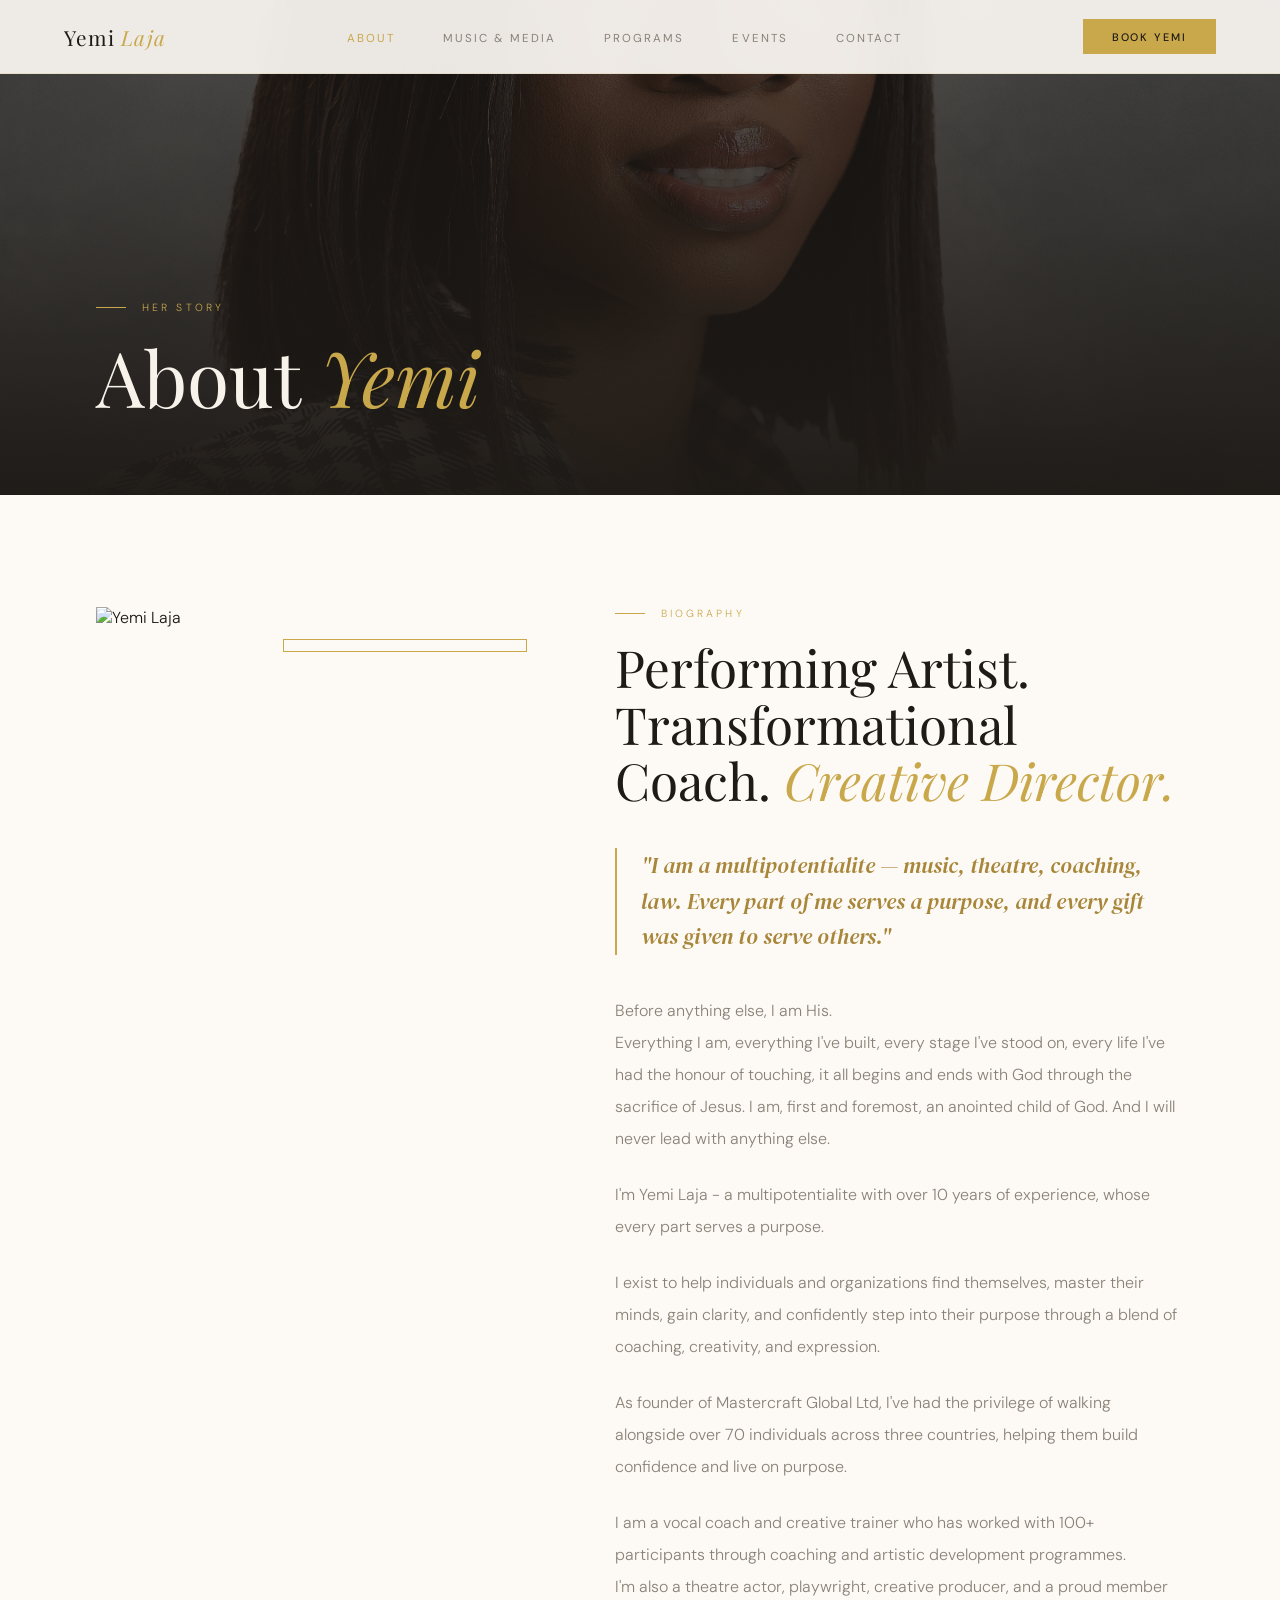
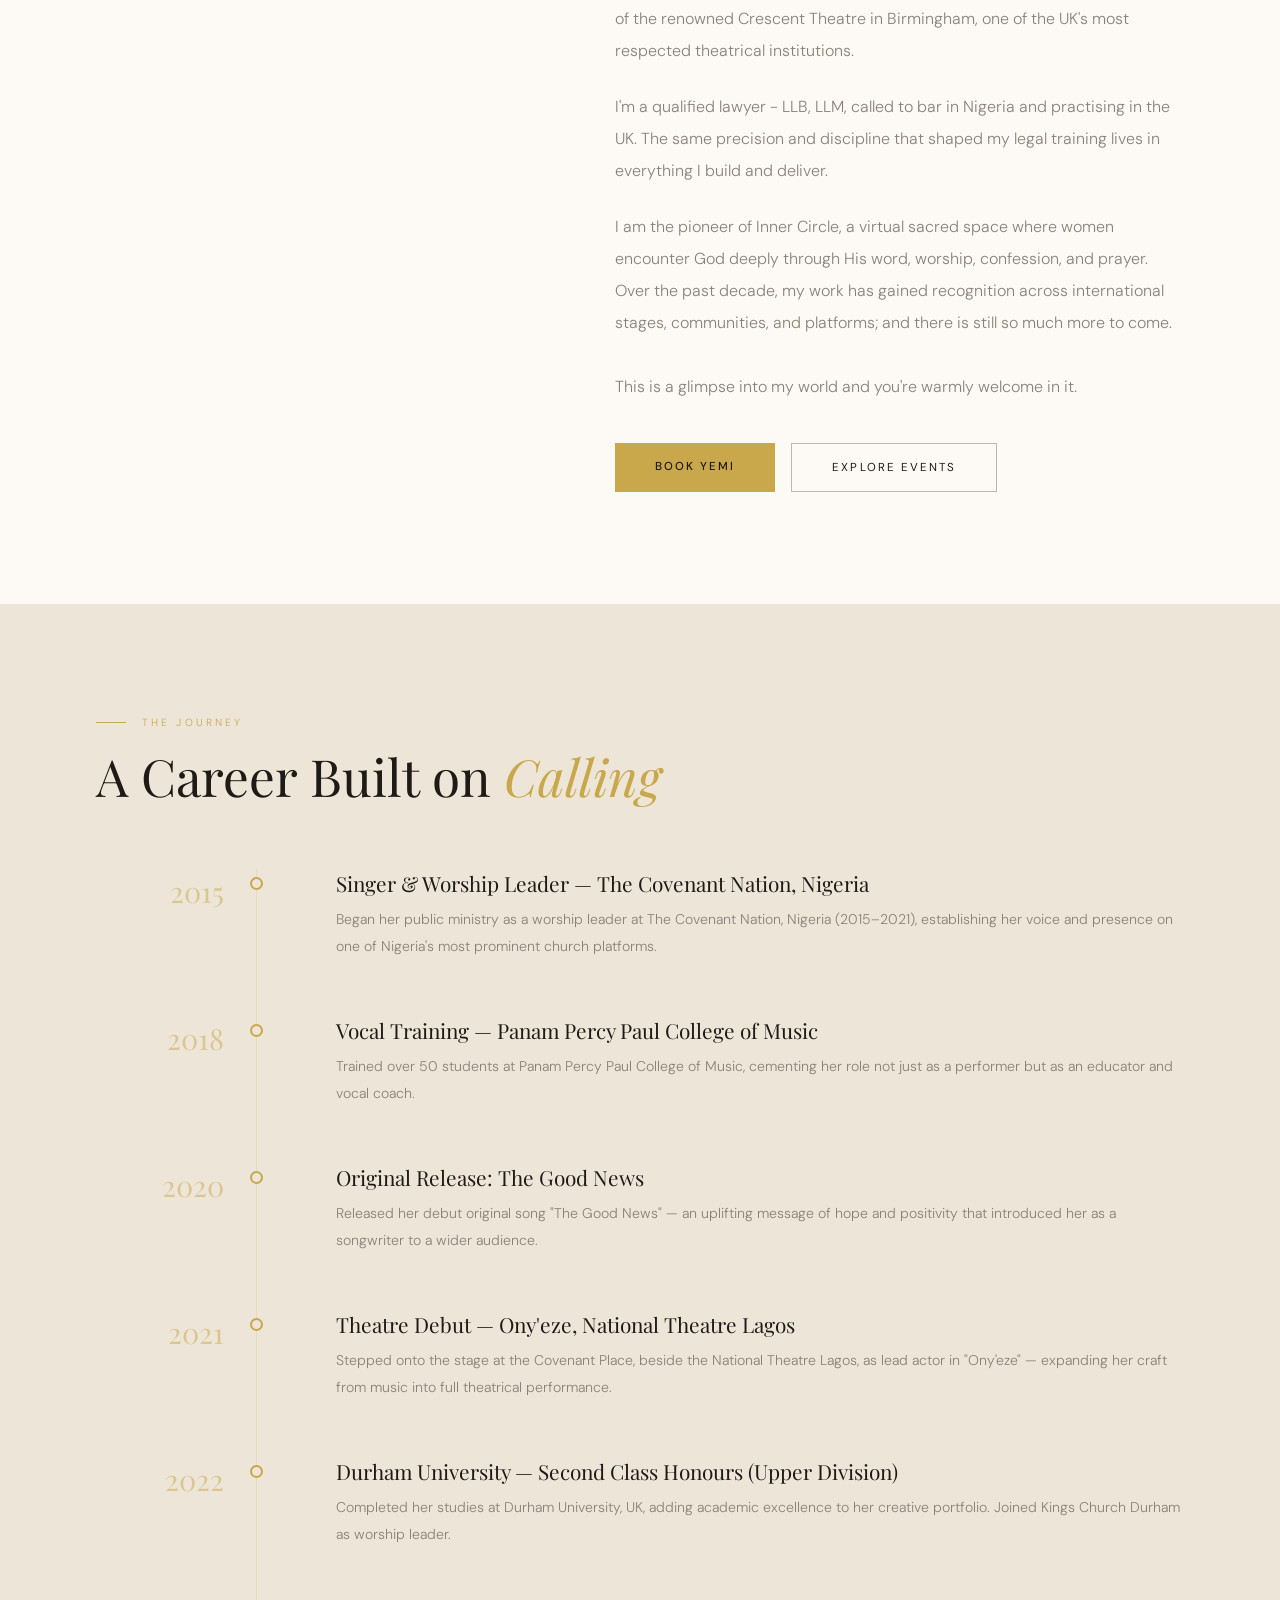
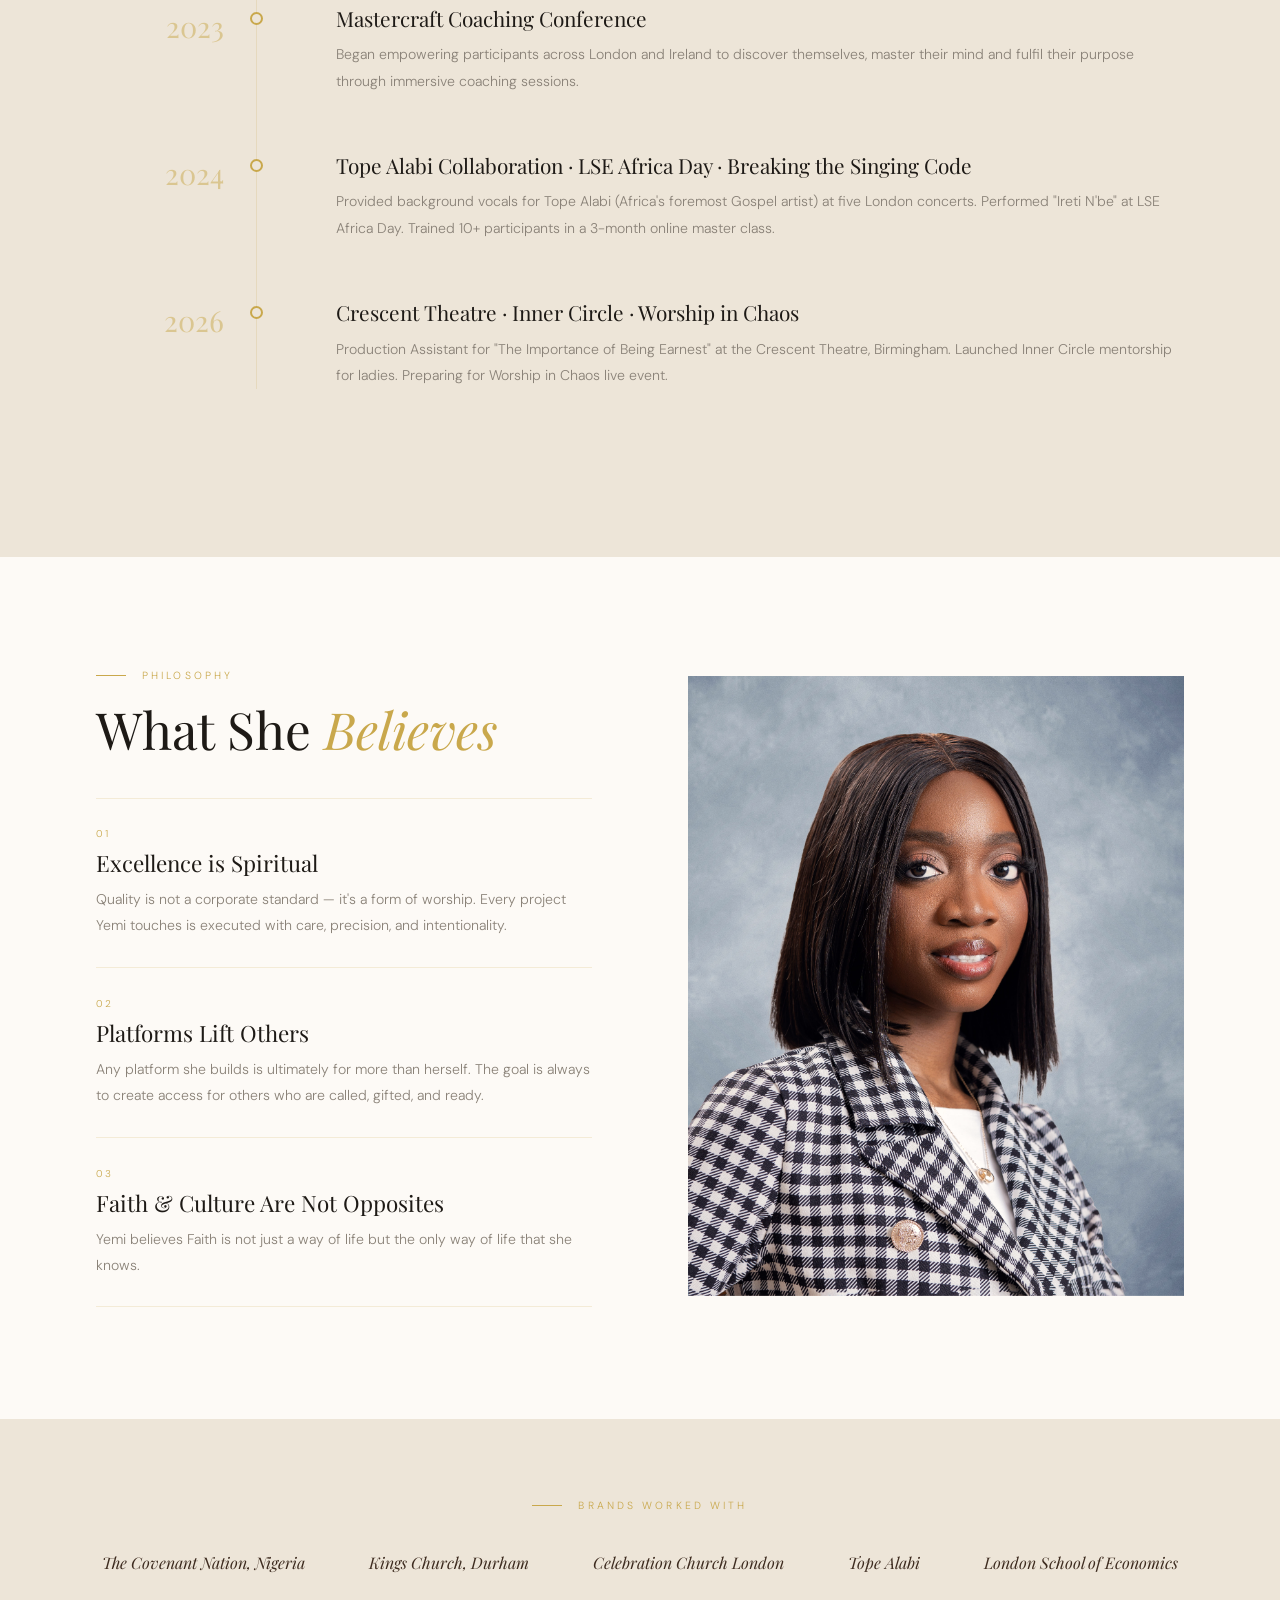
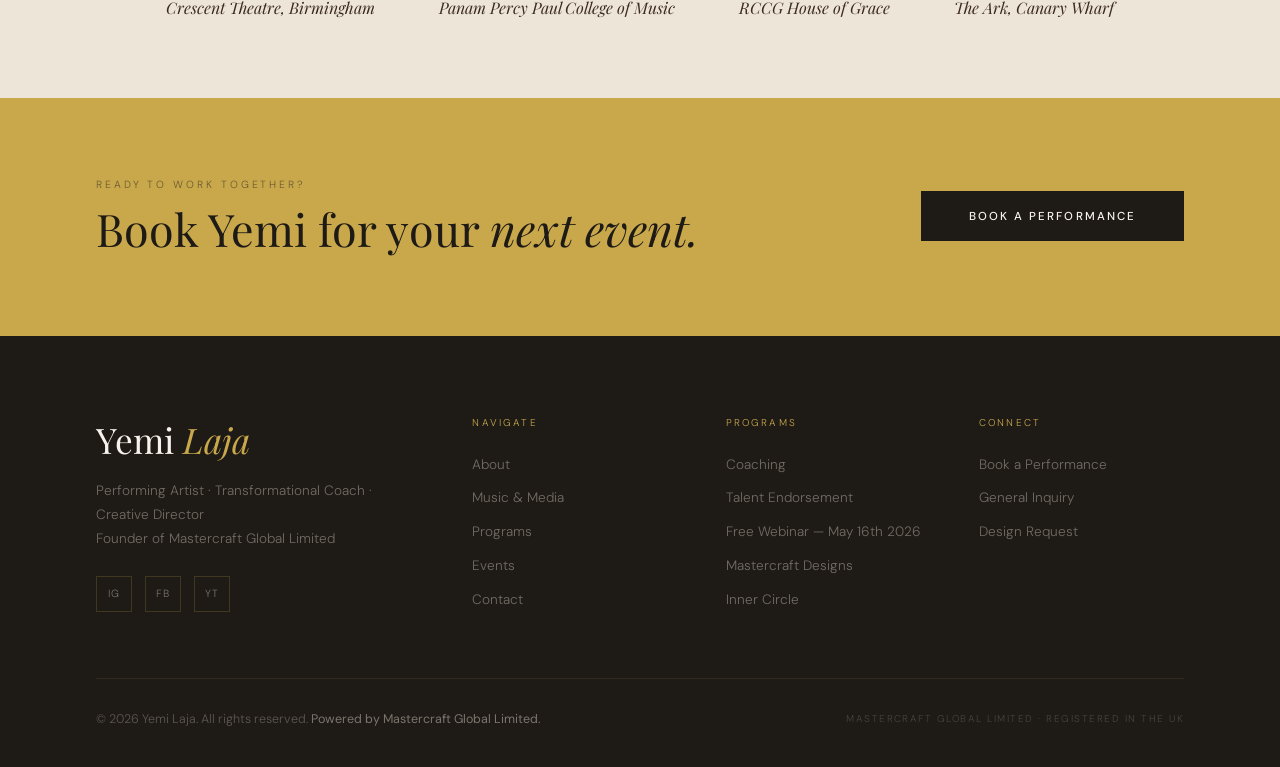
==== commit 863de1c0: "Update index.html" ====
--- a/about/index.html
+++ b/about/index.html
@@ -85,13 +85,13 @@
   <div class="page-hero-content">
     <p class="page-eyebrow">Her Story</p>
     <h1 class="page-title">About <em>Yemi</em></h1>
-    <p class="page-subtitle">Worship artist, creative director, life coach, and founder — driven by calling, shaped by excellence.</p>
+  <!--  <p class="page-subtitle">Worship artist, creative director, life coach, and founder — driven by calling, shaped by excellence.</p>-->
   </div>
 </section>
 
 <section id="bio">
   <div class="bio-img reveal">
-    <img src="../../photos/yemi-15.jpg" alt="Yemi Laja" >
+    <img src="../../photos/yemi-09.jpg" alt="Yemi Laja" >
     <div class="bio-img-accent"></div>
   </div>
   <div class="reveal reveal-delay-1">
@@ -102,7 +102,7 @@
     <p class="bio-body">I'm Yemi Laja - a multipotentialite with over 10 years of experience, whose every part serves a purpose.</p>
     <p class="bio-body">I exist to help individuals and organizations find themselves, master their minds, gain clarity, and confidently step into their purpose through a blend of coaching, creativity, and expression.</p>
     <p class="bio-body">As founder of Mastercraft Global Ltd, I've had the privilege of walking alongside over 70 individuals across three countries, helping them build confidence and live on purpose.</p>
-    <p class="bio-body">'m a vocal coach and creative trainer who has worked with 100+ participants through coaching and artistic development programmes.<br> 
+    <p class="bio-body">I am a vocal coach and creative trainer who has worked with 100+ participants through coaching and artistic development programmes.<br> 
 I'm also a theatre actor, playwright, creative producer, and a proud member of the renowned Crescent Theatre in Birmingham, one of the UK's most respected theatrical institutions.</p>
    <p class="bio-body">I'm a qualified lawyer - LLB, LLM, called to bar in Nigeria and practising in the UK. The same precision and discipline that shaped my legal training lives in everything I build and deliver.</p>
    <p class="bio-body">I am the pioneer of Inner Circle, a virtual sacred space where women encounter God deeply through His word, worship, confession, and prayer. Over the past decade, my work has gained recognition across international stages, communities, and platforms; and there is still so much more to come.
@@ -128,7 +128,7 @@
     <div class="tl-item reveal reveal-delay-1"><div class="tl-year">2022</div><div class="tl-dot"></div><div class="tl-content"><div class="tl-title">Durham University — Second Class Honours (Upper Division)</div><p class="tl-desc">Completed her studies at Durham University, UK, adding academic excellence to her creative portfolio. Joined Kings Church Durham as worship leader.</p></div></div>
     <div class="tl-item reveal reveal-delay-2"><div class="tl-year">2023</div><div class="tl-dot"></div><div class="tl-content"><div class="tl-title">Mastercraft Coaching Conference</div><p class="tl-desc">Began empowering participants across London and Ireland to discover themselves, master their mind and fulfil their purpose through immersive coaching sessions.</p></div></div>
     <div class="tl-item reveal reveal-delay-3"><div class="tl-year">2024</div><div class="tl-dot"></div><div class="tl-content"><div class="tl-title">Tope Alabi Collaboration · LSE Africa Day · Breaking the Singing Code</div><p class="tl-desc">Provided background vocals for Tope Alabi (Africa's foremost Gospel artist) at five London concerts. Performed "Ireti N'be" at LSE Africa Day. Trained 10+ participants in a 3-month online master class.</p></div></div>
-    <div class="tl-item reveal"><div class="tl-year">2025</div><div class="tl-dot"></div><div class="tl-content"><div class="tl-title">Crescent Theatre · Inner Circle · Worship in Chaos</div><p class="tl-desc">Production Assistant for "The Importance of Being Earnest" at the Crescent Theatre, Birmingham. Launched Inner Circle mentorship for ladies. Preparing for Worship in Chaos live event.</p></div></div>
+    <div class="tl-item reveal"><div class="tl-year">2026</div><div class="tl-dot"></div><div class="tl-content"><div class="tl-title">Crescent Theatre · Inner Circle · Worship in Chaos</div><p class="tl-desc">Production Assistant for "The Importance of Being Earnest" at the Crescent Theatre, Birmingham. Launched Inner Circle mentorship for ladies. Preparing for Worship in Chaos live event.</p></div></div>
   </div>
 </section>
 
@@ -143,7 +143,7 @@
     </div>
   </div>
   <div class="phil-img reveal reveal-delay-2">
-    <img src="../../photos/yemi-16.jpg" alt="Yemi Laja" >
+    <img src="../../photos/yemi-15.jpg" alt="Yemi Laja" >
   </div>
 </section>
 
@@ -170,10 +170,10 @@
   <div class="footer-top">
     <div><div class="footer-brand-name">Yemi <em>Laja</em></div><p class="footer-tagline">Performing Artist · Transformational Coach · Creative Director<br>Founder of Mastercraft Global Limited</p><div class="footer-socials"><a href="https://www.instagram.com/yemi_laja/" class="footer-social">IG</a><a href="https://www.facebook.com/omolaja.olayemi.5/" class="footer-social">FB</a><a href="https://www.youtube.com/channel/UC3ddBQKgWxhFjno4_jDT34g" class="footer-social">YT</a></div></div>
     <div><p class="footer-col-title">Navigate</p><ul class="footer-links"><li><a href="/about/">About</a></li><li><a href="/music/">Music & Media</a></li><li><a href="/programs/">Programs</a></li><li><a href="/events/">Events</a></li><li><a href="/contact/">Contact</a></li></ul></div>
-    <div><p class="footer-col-title">Programs</p><ul class="footer-links"><li><a href="/programs/#coaching">Coaching</a></li><li><a href="/programs/#endorsement">Talent Endorsement</a></li><li><a href="/global-talent-webinar/">Free Webinar — July 2025</a></li><li><a href="/programs/#design">Mastercraft Designs</a></li><li><a href="/inner-circle/">Inner Circle</a></li></ul></div>
+    <div><p class="footer-col-title">Programs</p><ul class="footer-links"><li><a href="/programs/#coaching">Coaching</a></li><li><a href="/programs/#endorsement">Talent Endorsement</a></li><li><a href="/global-talent-webinar/">Free Webinar — May 16th 2026</a></li><li><a href="/programs/#design">Mastercraft Designs</a></li><li><a href="/inner-circle/">Inner Circle</a></li></ul></div>
     <div><p class="footer-col-title">Connect</p><ul class="footer-links"><li><a href="/contact/#booking">Book a Performance</a></li><li><a href="/contact/#inquiry">General Inquiry</a></li><li><a href="/contact/#design">Design Request</a></li></ul></div>
   </div>
-  <div class="footer-bottom"><p class="footer-legal">© 2025 Yemi Laja. All rights reserved. <strong>Powered by Mastercraft Global Limited.</strong></p><p class="footer-mc">Mastercraft Global Limited · Registered in the UK</p></div>
+  <div class="footer-bottom"><p class="footer-legal">© 2026 Yemi Laja. All rights reserved. <strong>Powered by Mastercraft Global Limited.</strong></p><p class="footer-mc">Mastercraft Global Limited · Registered in the UK</p></div>
 </footer>
 <script>
 const nav=document.getElementById('nav');
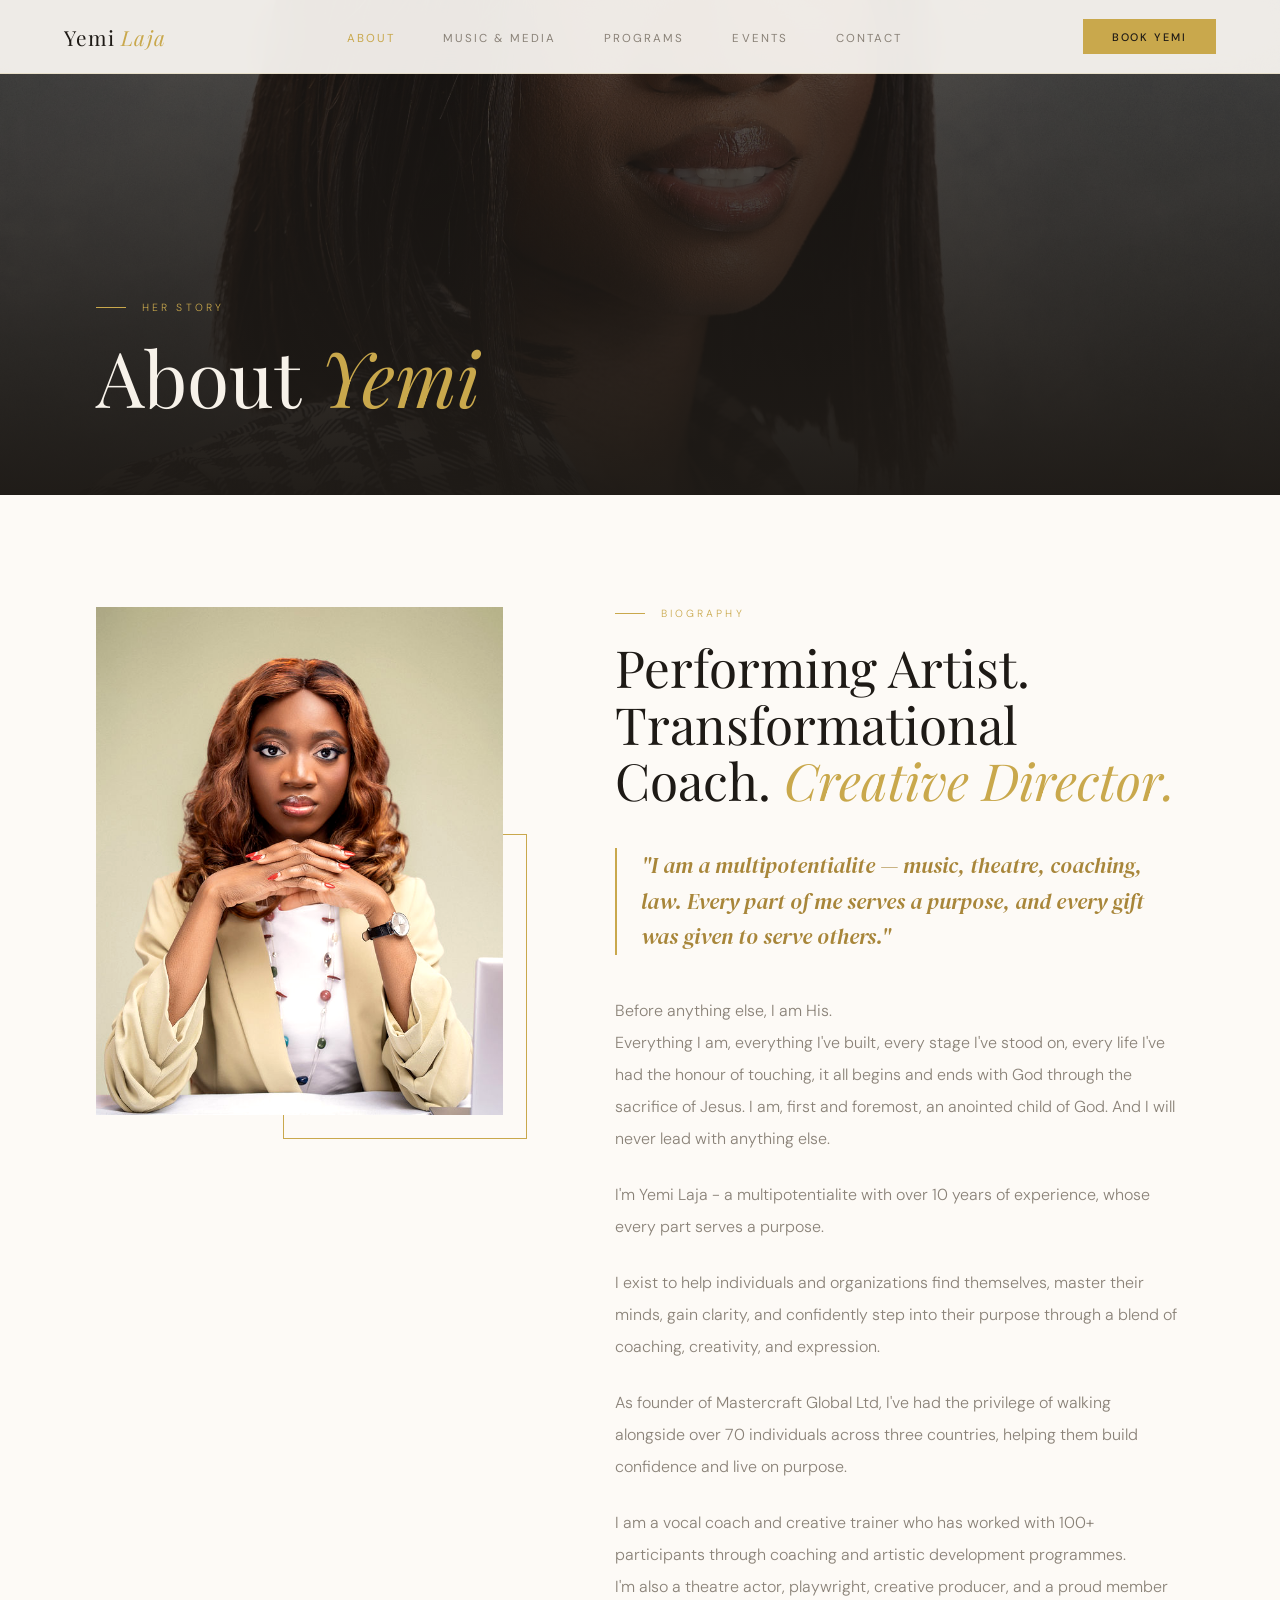
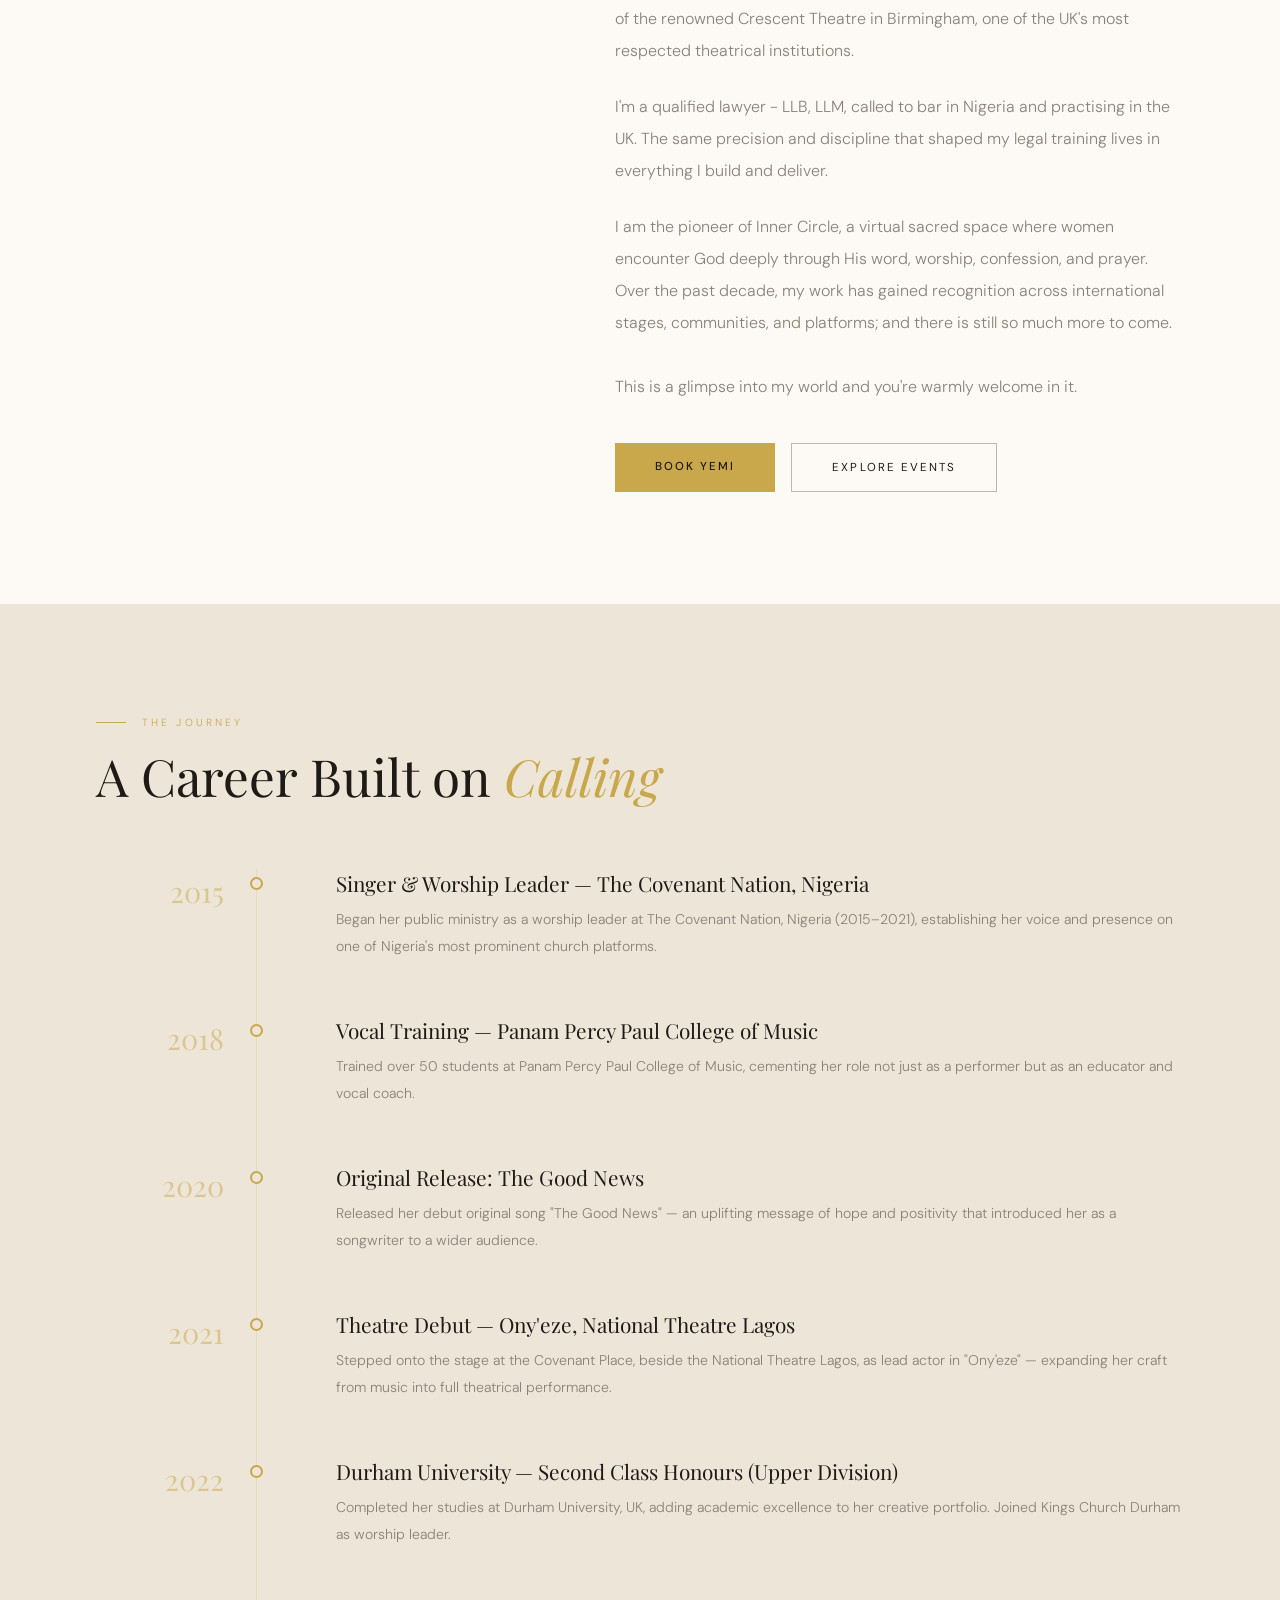
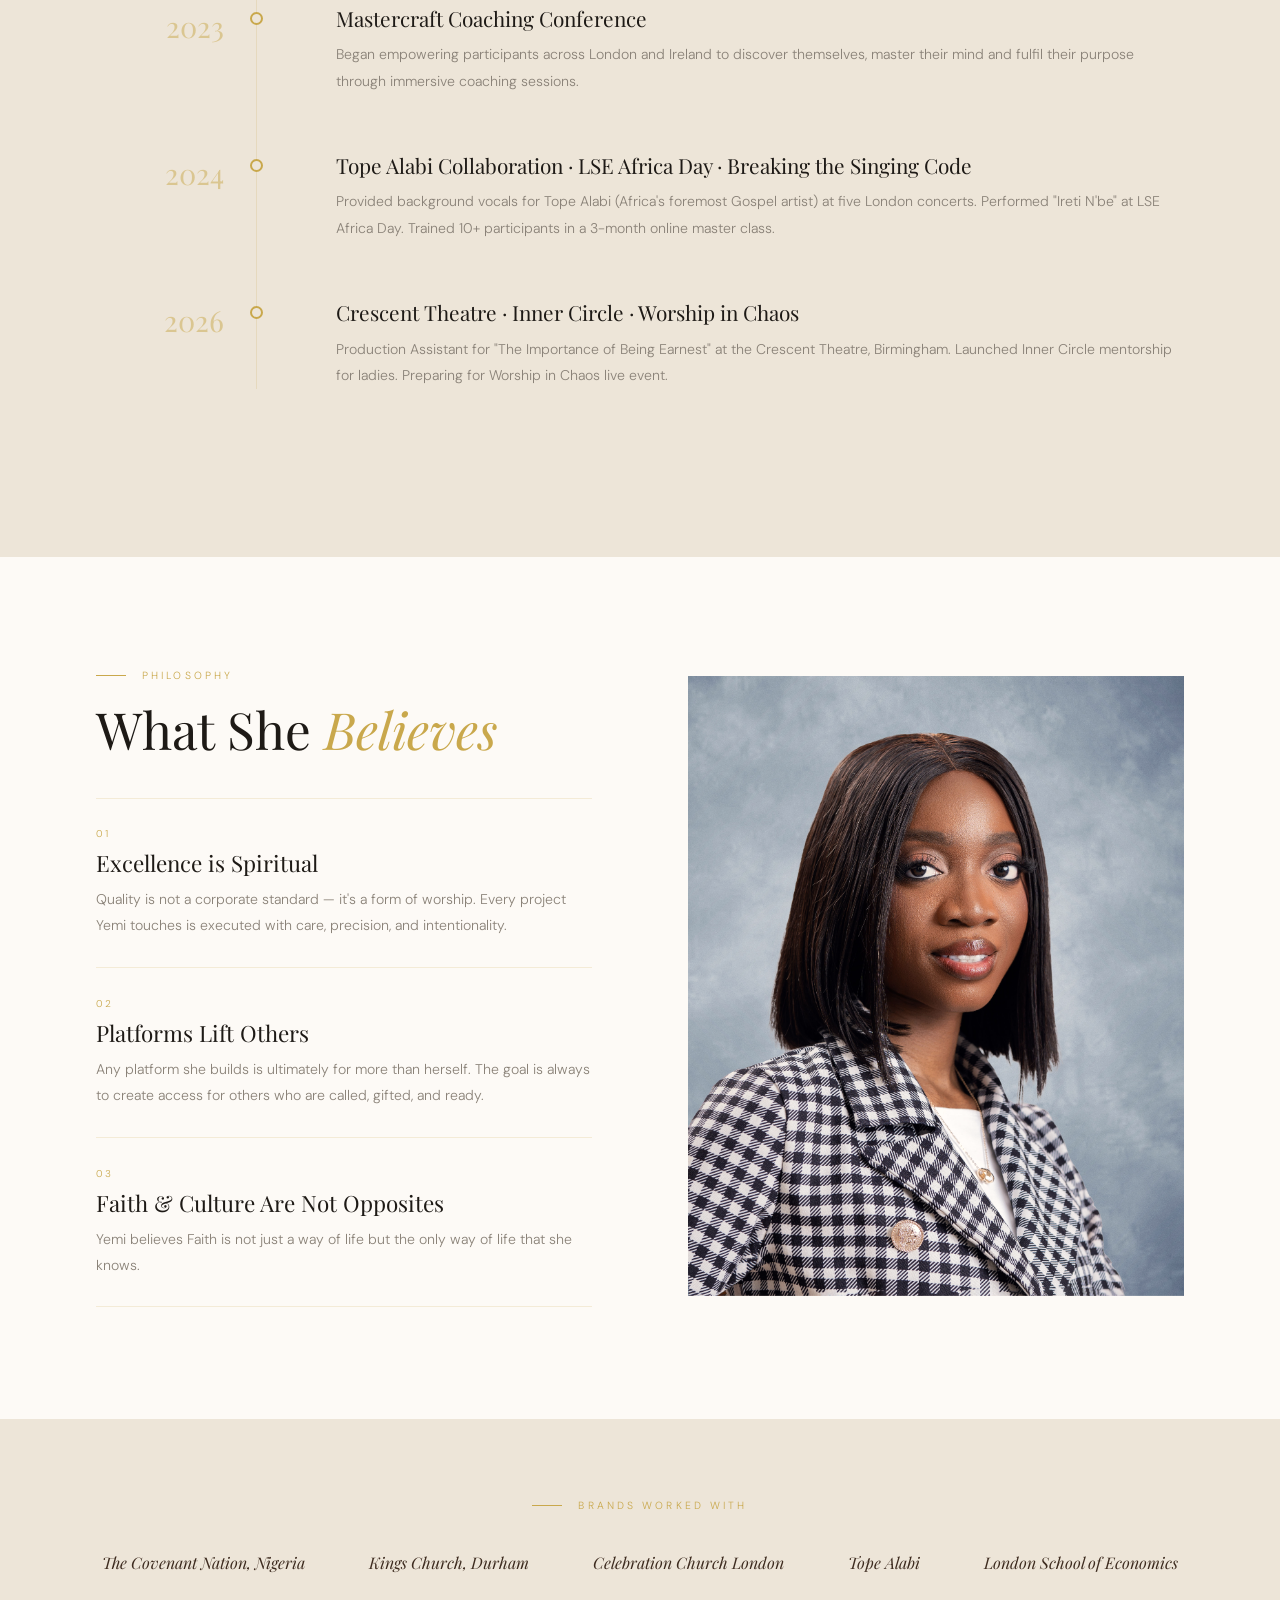
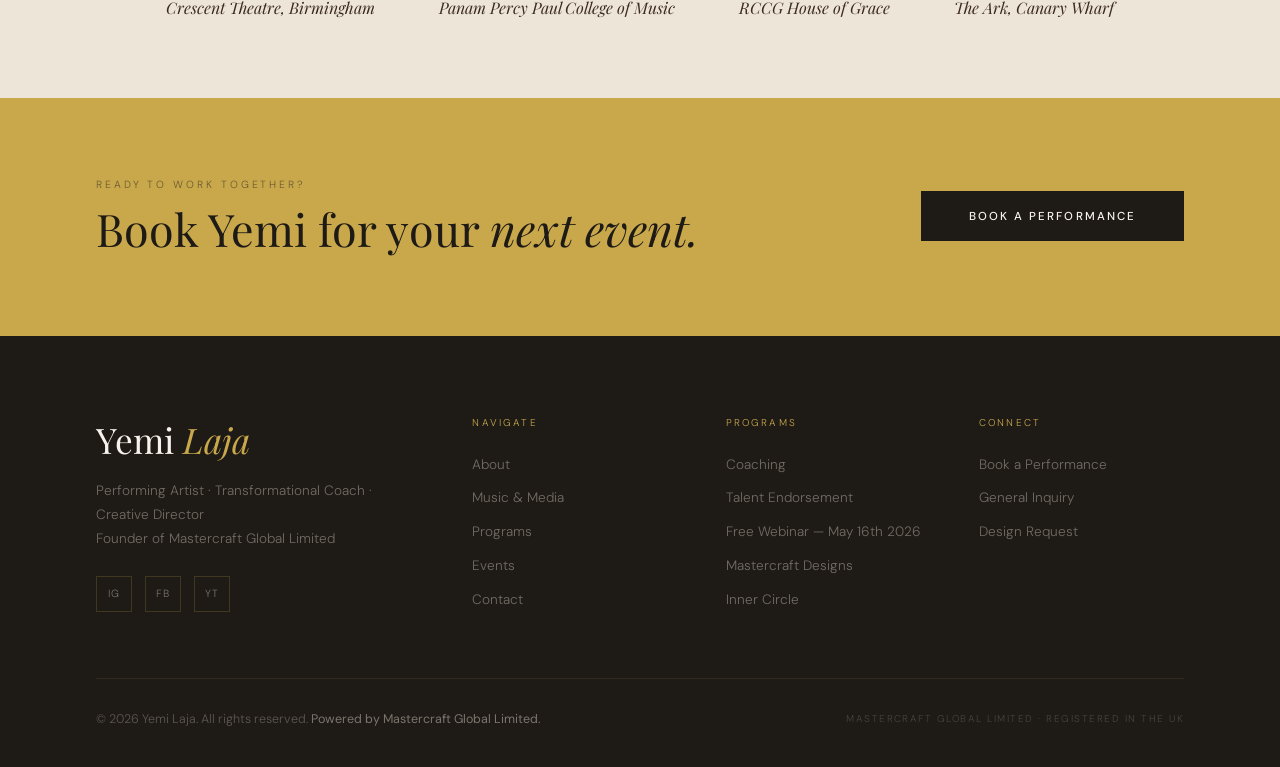
==== commit d523fb37: "Update index.html" ====
--- a/about/index.html
+++ b/about/index.html
@@ -91,7 +91,7 @@
 
 <section id="bio">
   <div class="bio-img reveal">
-    <img src="../../photos/yemi-09.jpg" alt="Yemi Laja" >
+   <img src="../photos/yemi-09.png" alt="Yemi Laja">
     <div class="bio-img-accent"></div>
   </div>
   <div class="reveal reveal-delay-1">
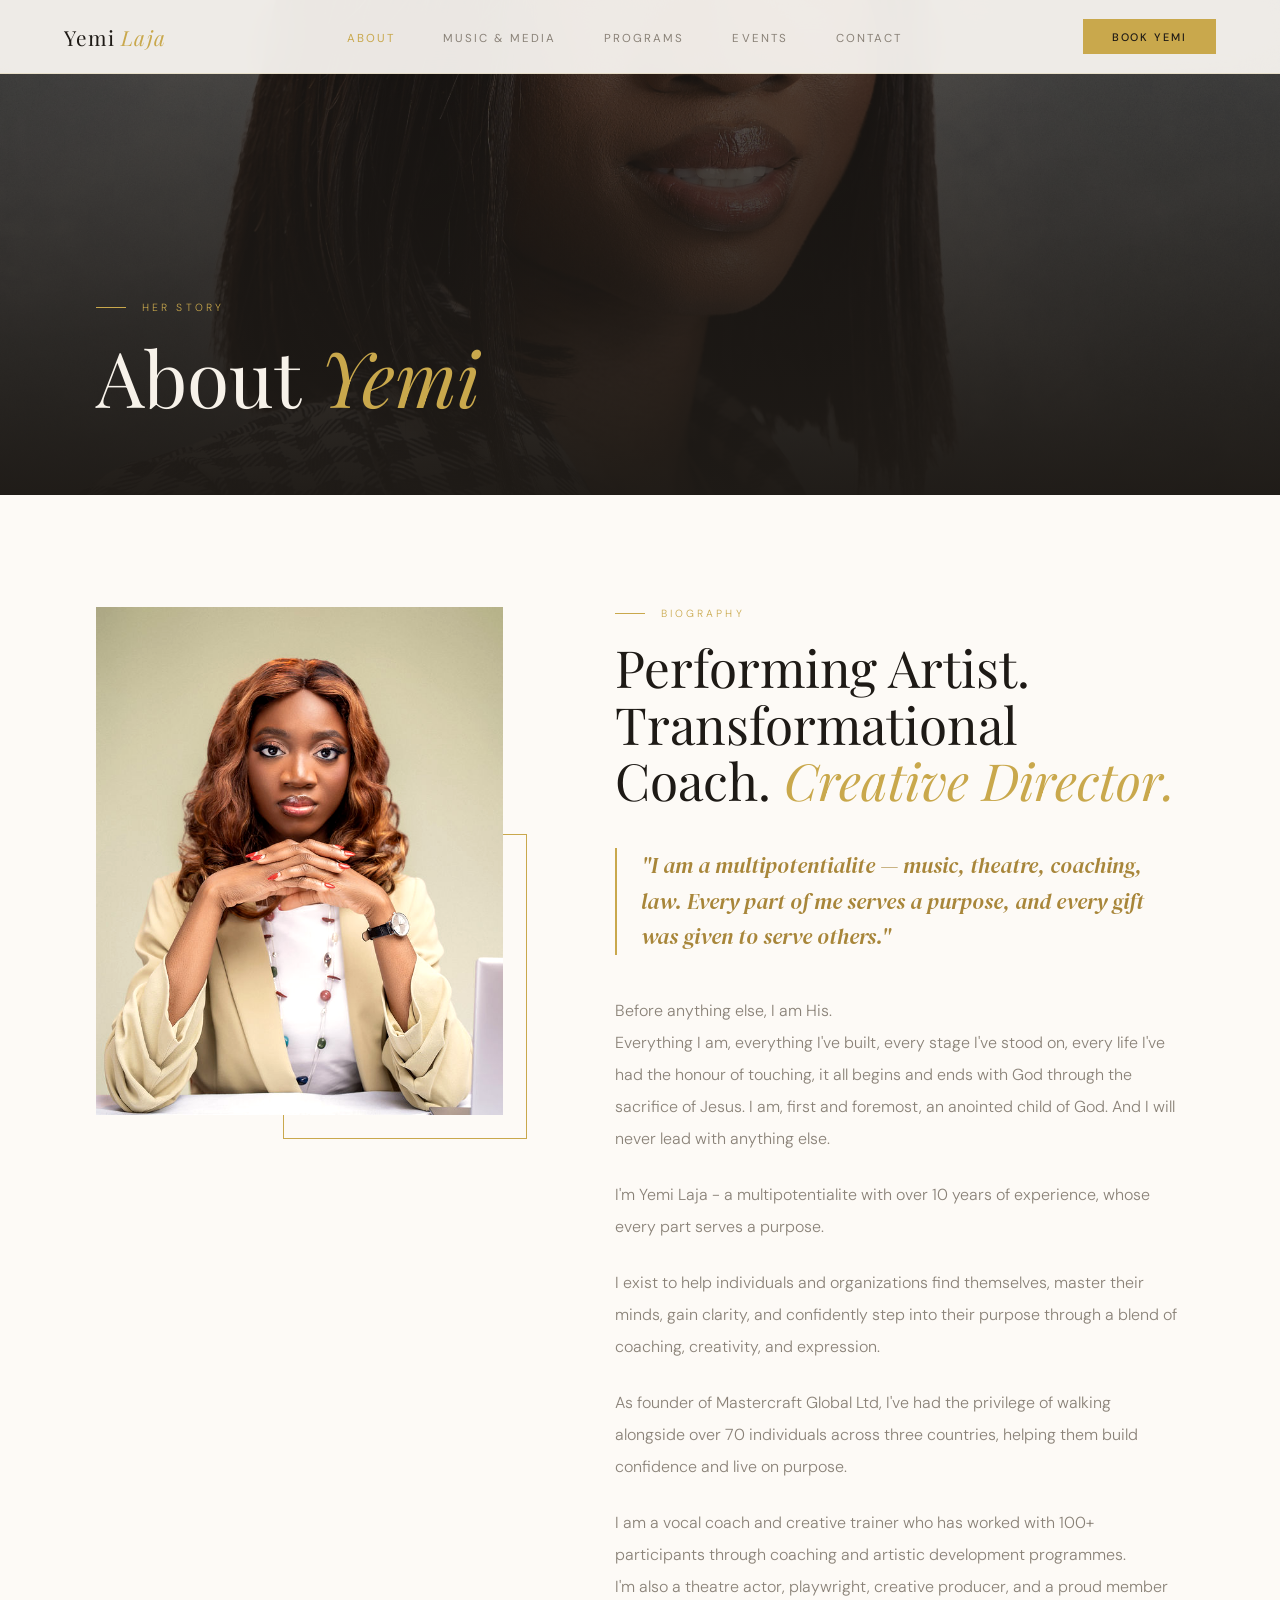
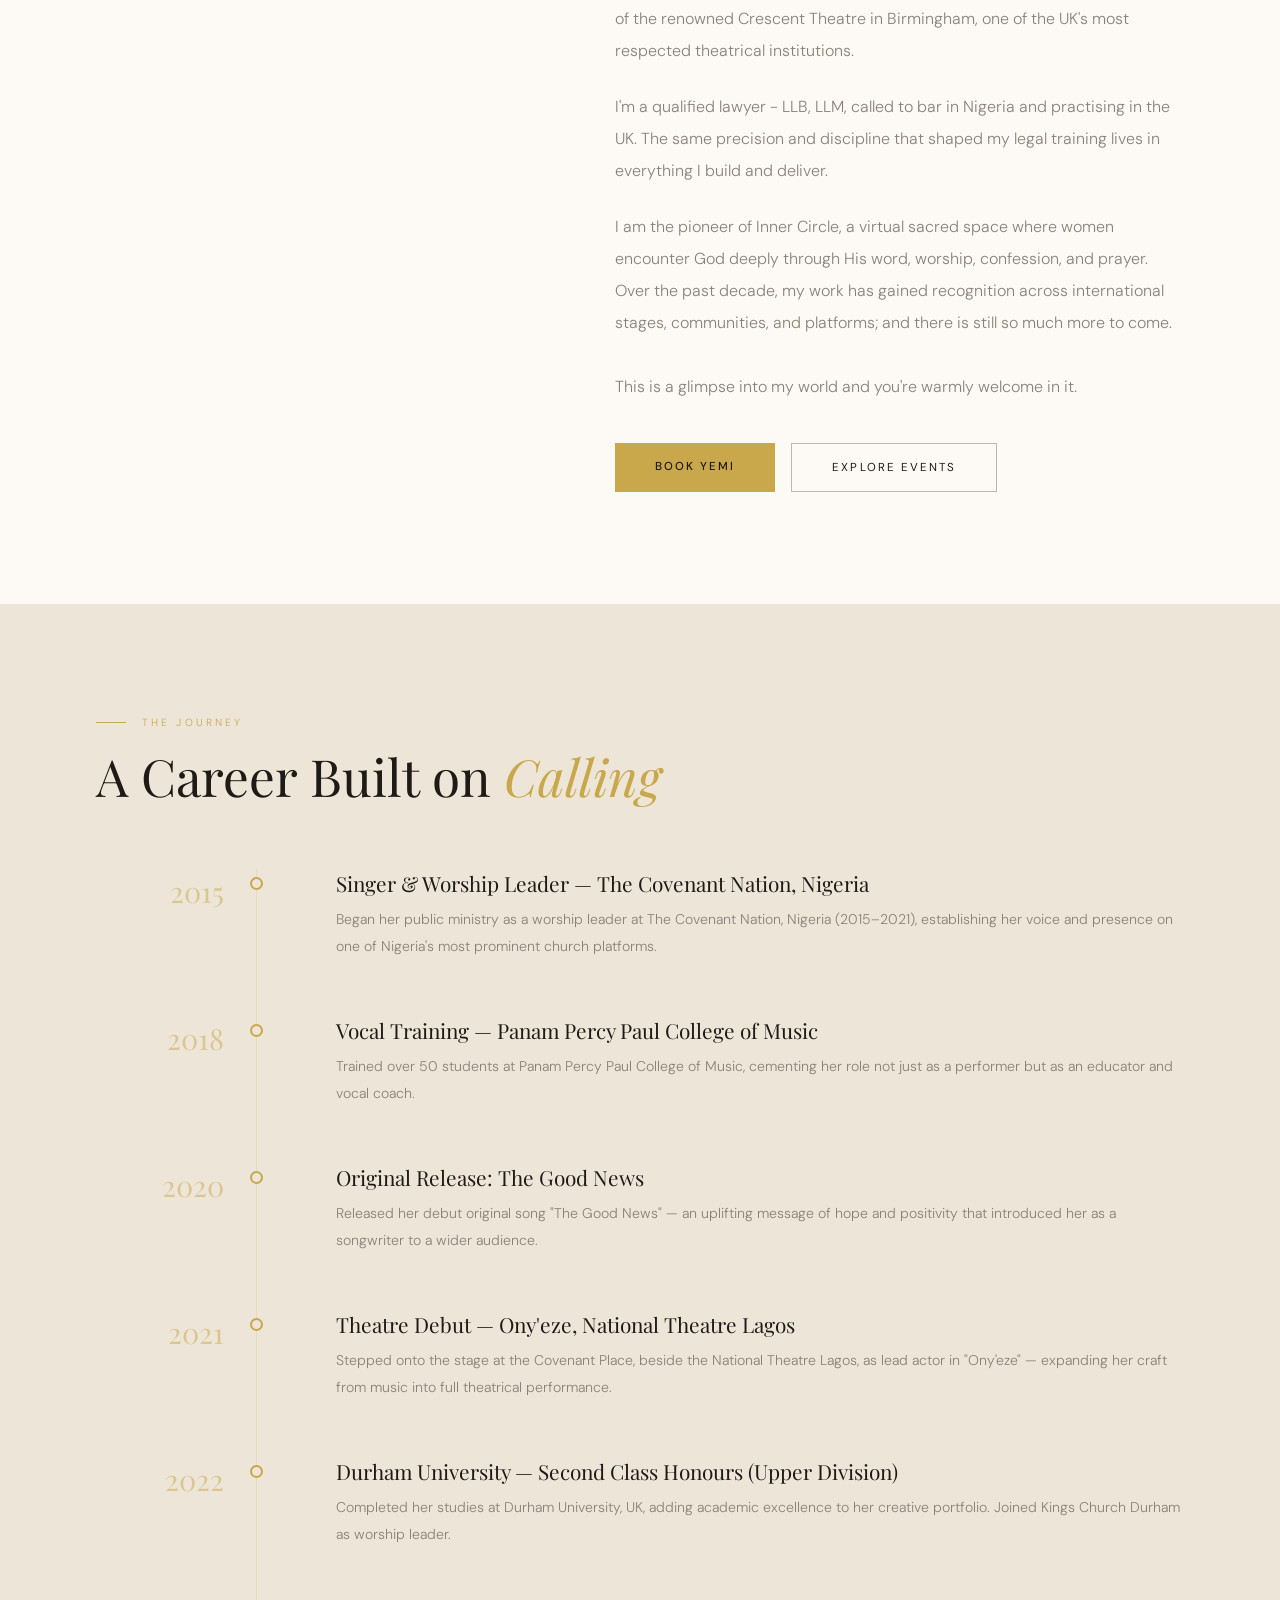
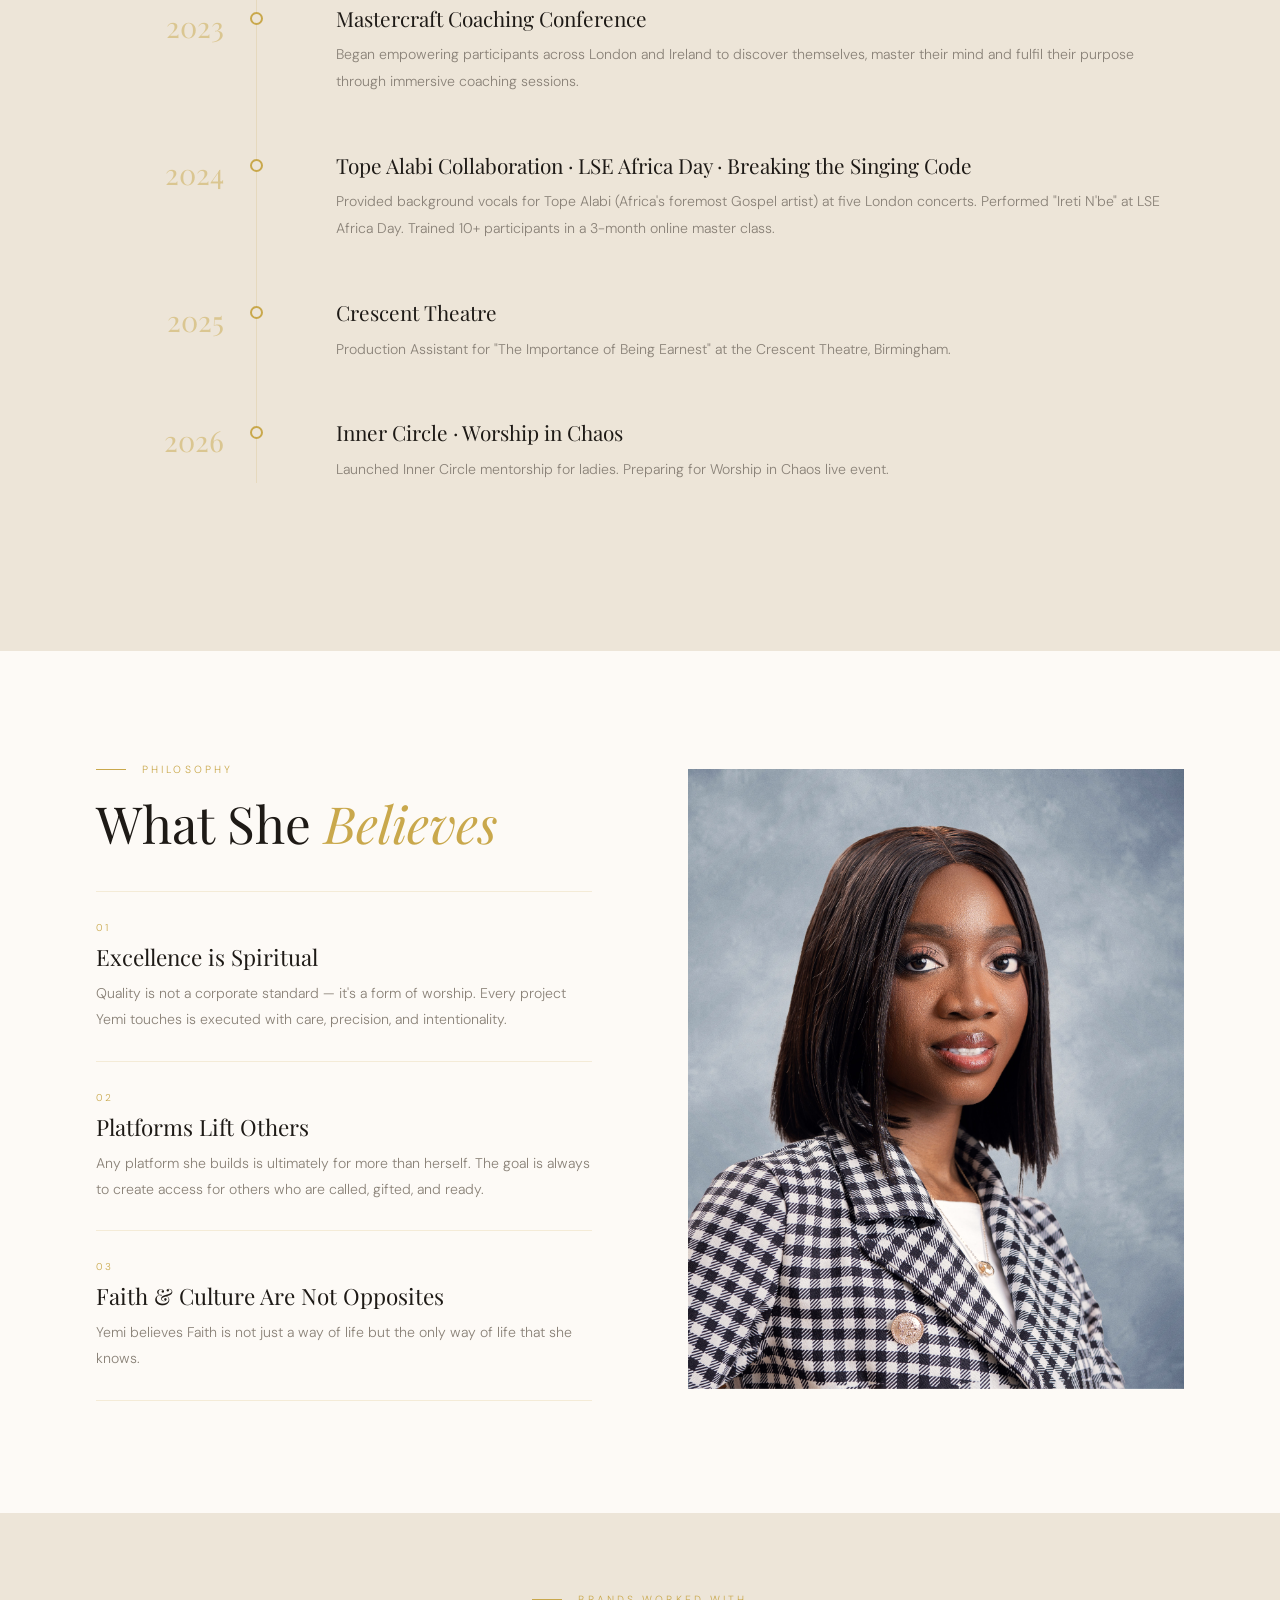
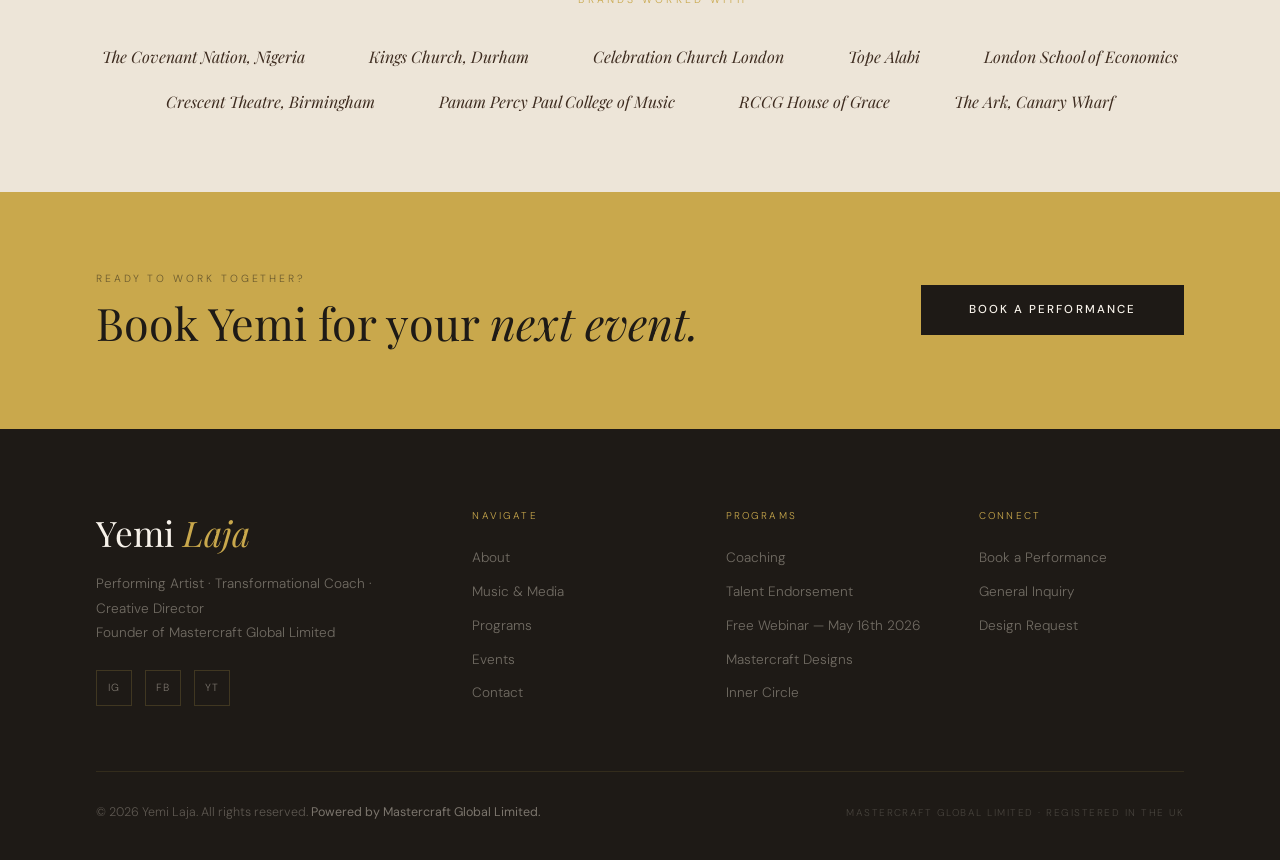
==== commit e17a2005: "Update timeline for upcoming events and roles" ====
--- a/about/index.html
+++ b/about/index.html
@@ -128,7 +128,9 @@
     <div class="tl-item reveal reveal-delay-1"><div class="tl-year">2022</div><div class="tl-dot"></div><div class="tl-content"><div class="tl-title">Durham University — Second Class Honours (Upper Division)</div><p class="tl-desc">Completed her studies at Durham University, UK, adding academic excellence to her creative portfolio. Joined Kings Church Durham as worship leader.</p></div></div>
     <div class="tl-item reveal reveal-delay-2"><div class="tl-year">2023</div><div class="tl-dot"></div><div class="tl-content"><div class="tl-title">Mastercraft Coaching Conference</div><p class="tl-desc">Began empowering participants across London and Ireland to discover themselves, master their mind and fulfil their purpose through immersive coaching sessions.</p></div></div>
     <div class="tl-item reveal reveal-delay-3"><div class="tl-year">2024</div><div class="tl-dot"></div><div class="tl-content"><div class="tl-title">Tope Alabi Collaboration · LSE Africa Day · Breaking the Singing Code</div><p class="tl-desc">Provided background vocals for Tope Alabi (Africa's foremost Gospel artist) at five London concerts. Performed "Ireti N'be" at LSE Africa Day. Trained 10+ participants in a 3-month online master class.</p></div></div>
-    <div class="tl-item reveal"><div class="tl-year">2026</div><div class="tl-dot"></div><div class="tl-content"><div class="tl-title">Crescent Theatre · Inner Circle · Worship in Chaos</div><p class="tl-desc">Production Assistant for "The Importance of Being Earnest" at the Crescent Theatre, Birmingham. Launched Inner Circle mentorship for ladies. Preparing for Worship in Chaos live event.</p></div></div>
+    <div class="tl-item reveal"><div class="tl-year">2025</div><div class="tl-dot"></div><div class="tl-content"><div class="tl-title">Crescent Theatre </div><p class="tl-desc">Production Assistant for "The Importance of Being Earnest" at the Crescent Theatre, Birmingham.</p></div></div>
+   <div class="tl-item reveal"><div class="tl-year">2026</div><div class="tl-dot"></div><div class="tl-content"><div class="tl-title">Inner Circle · Worship in Chaos</div><p class="tl-desc"> Launched Inner Circle mentorship for ladies. Preparing for Worship in Chaos live event.</p></div></div>
+ 
   </div>
 </section>
 
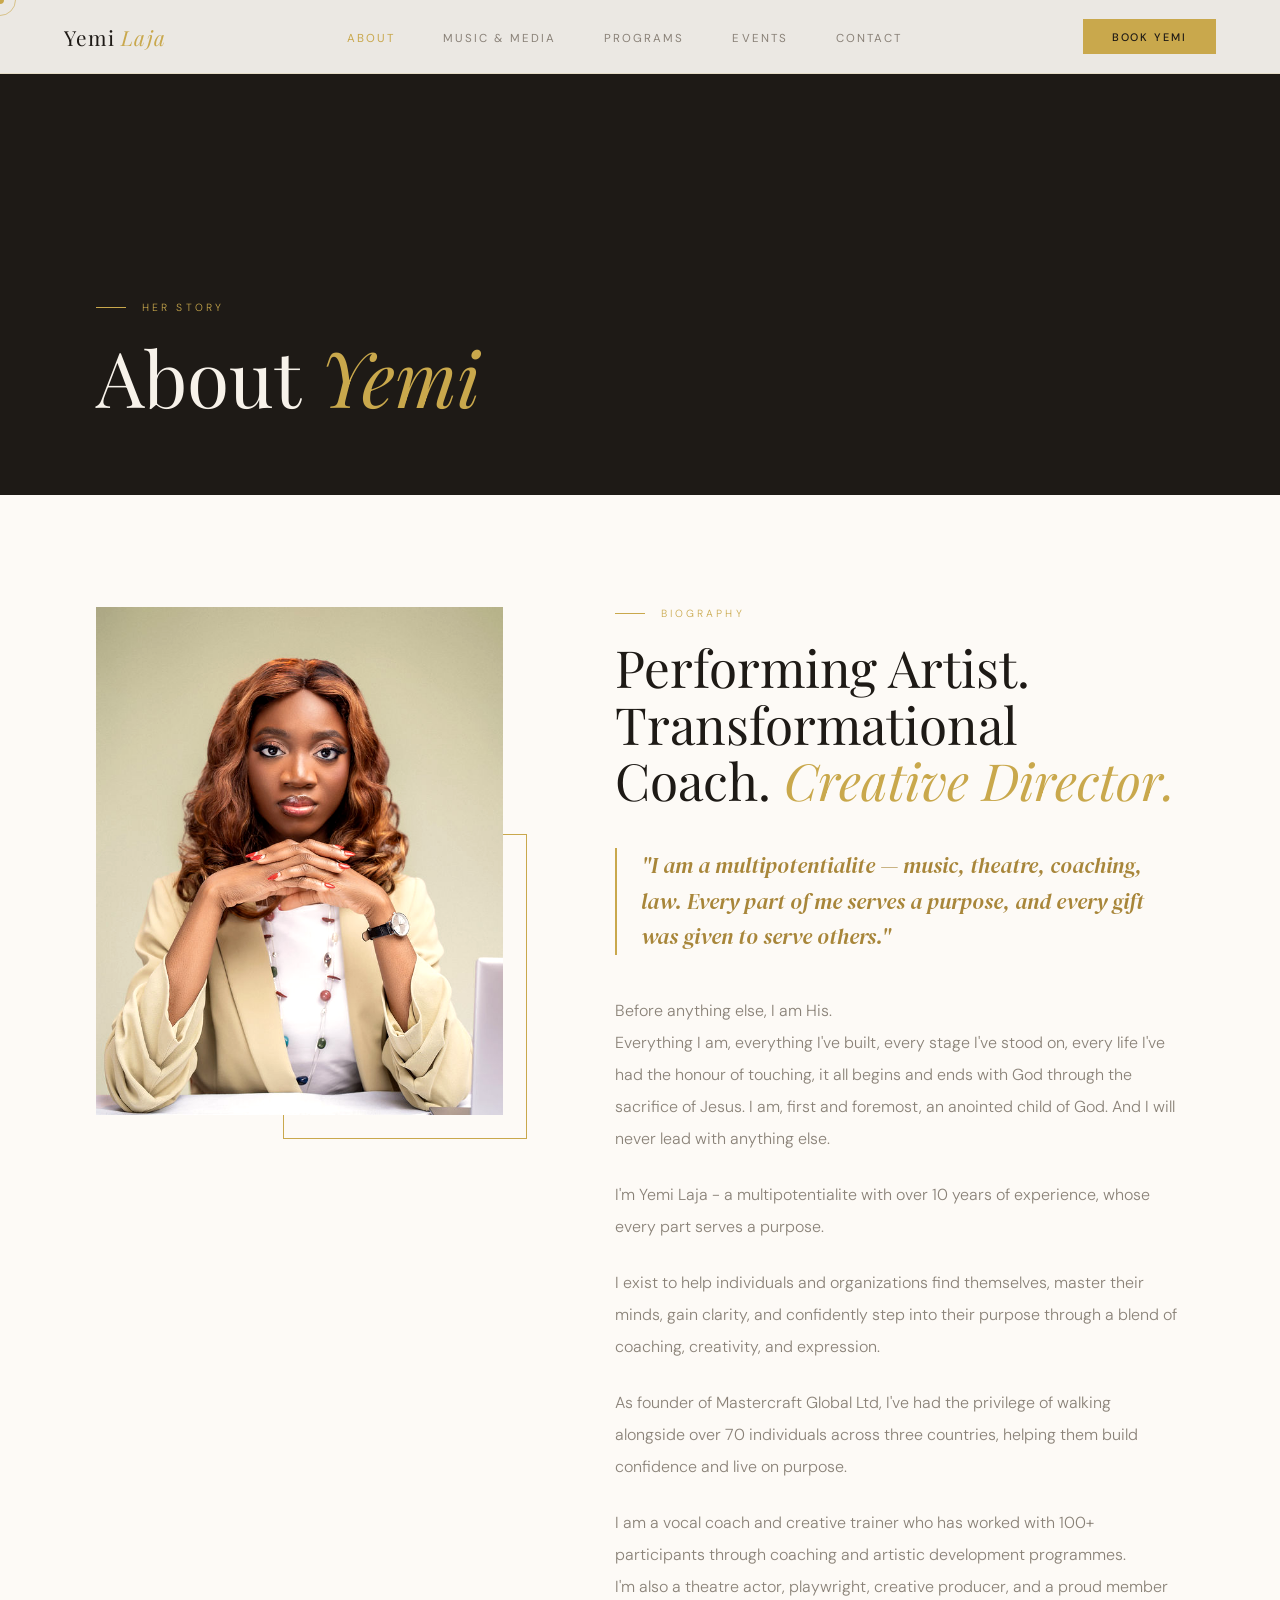
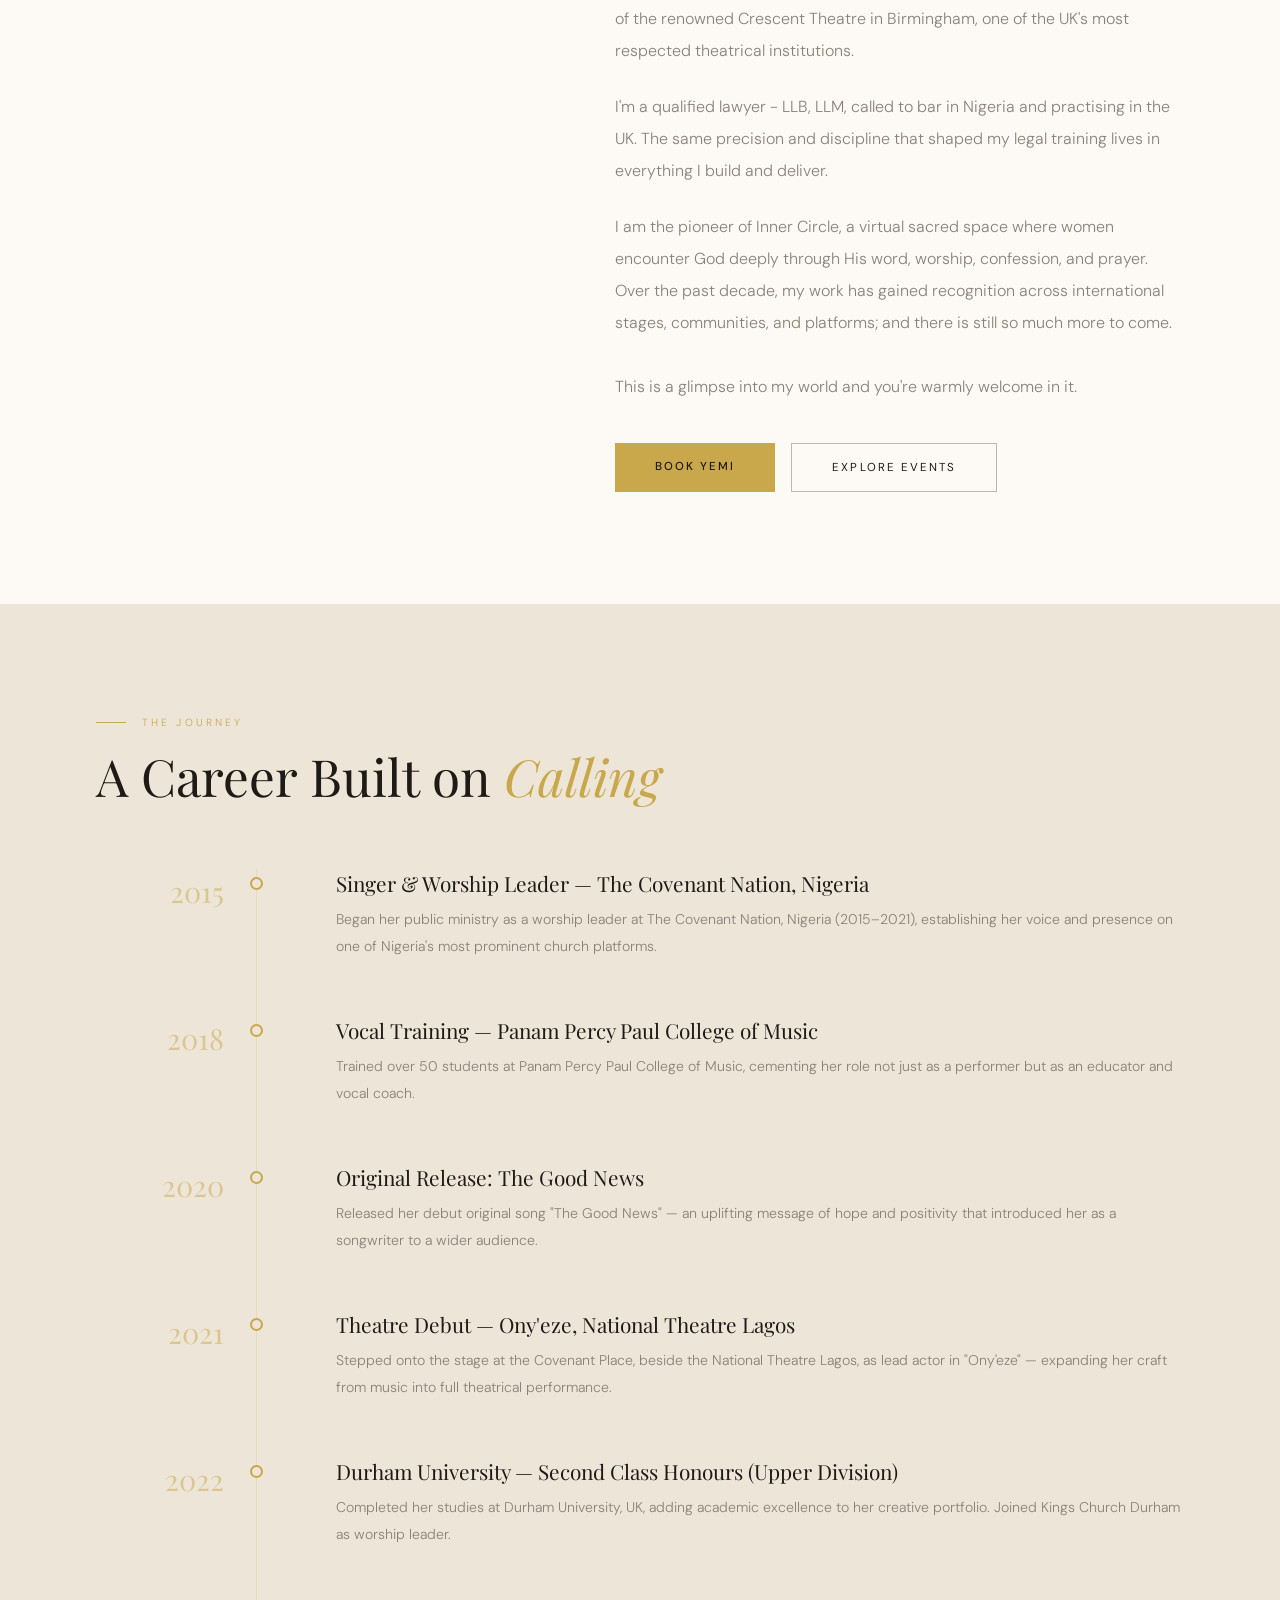
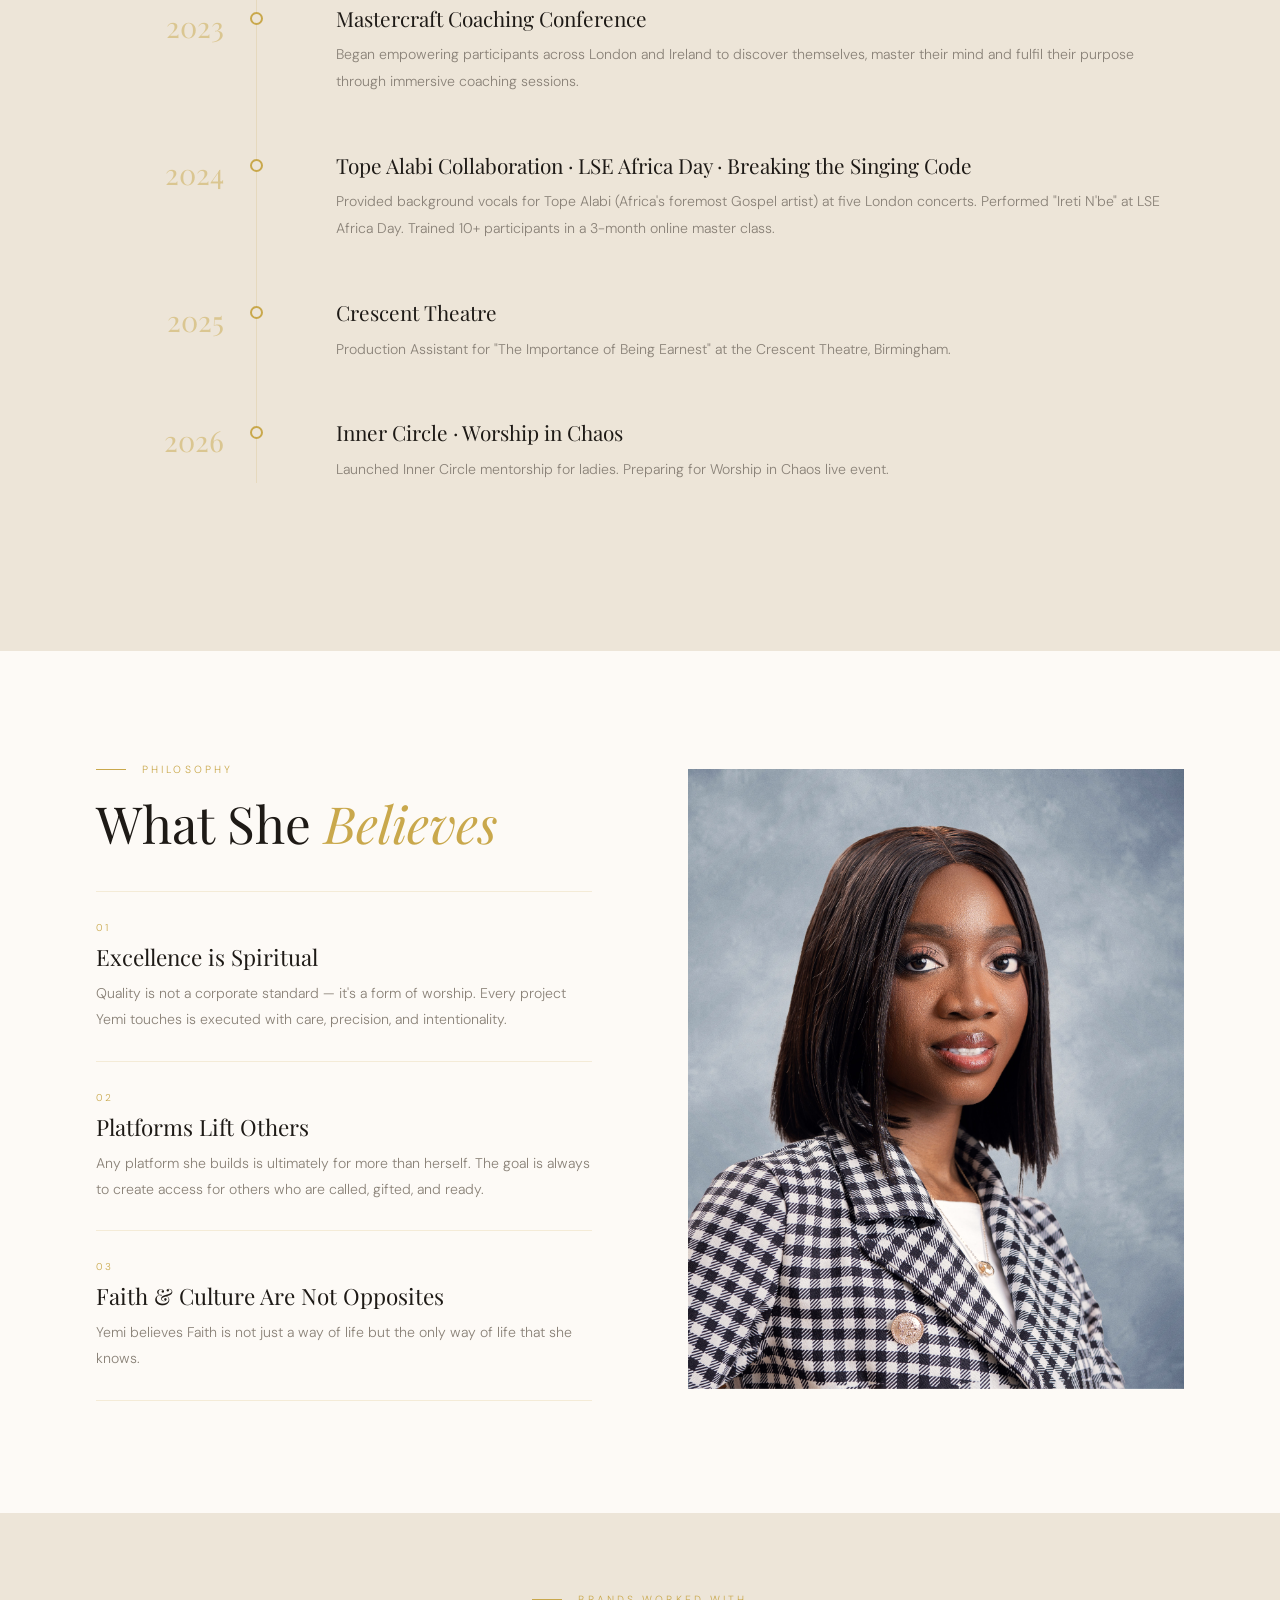
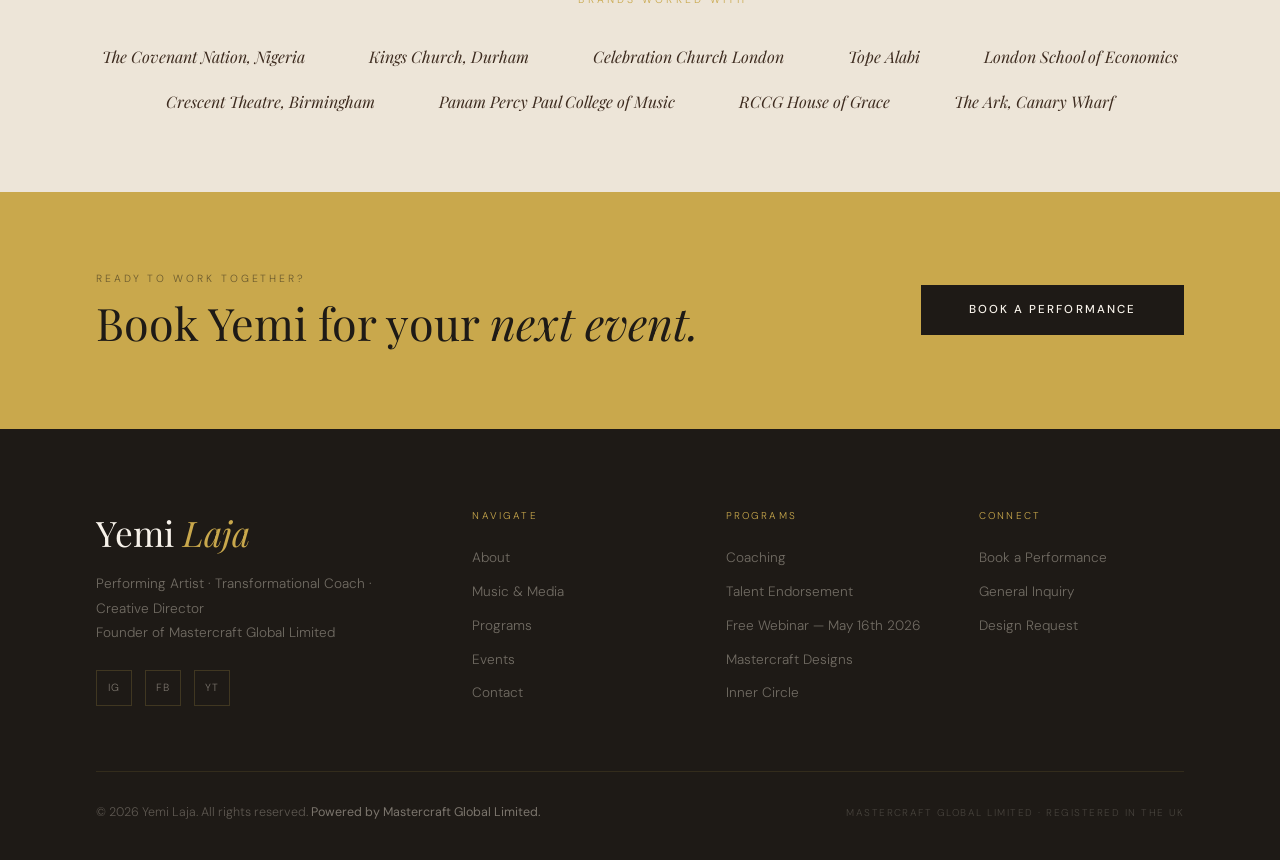
==== commit af3b0afe: "Update index.html" ====
--- a/about/index.html
+++ b/about/index.html
@@ -56,6 +56,7 @@
 }
 </style>
 </head>
+  
 <body>
 <div class="mob-nav" id="mobNav">
   <button class="mob-close" onclick="closeMobNav()">✕</button>
@@ -80,7 +81,7 @@
 </nav>
 
 <section class="page-hero">
-  <div class="page-hero-bg"><img src="../../photos/yemi-15.jpg" alt="Yemi Laja" ></div>
+<!--  <div class="page-hero-bg"><img src="../../photos/yemi-15.jpg" alt="Yemi Laja" ></div>-->
   <div class="page-hero-overlay"></div>
   <div class="page-hero-content">
     <p class="page-eyebrow">Her Story</p>
@@ -184,4 +185,7 @@
 const obs=new IntersectionObserver(e=>e.forEach(x=>{if(x.isIntersecting)x.target.classList.add('visible');}),{threshold:0.12});
 document.querySelectorAll('.reveal').forEach(el=>obs.observe(el));
 </script>
+  <div class="cursor" id="cursor"></div>
+    <div class="cursor-ring" id="cursor-ring"></div>
+    <script src="../cursor.js"></script>
 </body></html>
--- a/style.css
+++ b/style.css
@@ -29,28 +29,44 @@
   cursor: none;
 }
 
-/* ── CUSTOM CURSOR ── */
+/* CURSOR */
+*, *::before, *::after { cursor: none !important; }
+
 .cursor {
-  position: fixed; z-index: 9999;
-  width: 8px; height: 8px;
+  position: fixed;
+  width: 8px;
+  height: 8px;
   background: var(--gold);
   border-radius: 50%;
   pointer-events: none;
-  transition: transform 0.15s ease, opacity 0.15s;
+  z-index: 9999;
   transform: translate(-50%, -50%);
-}
+  transition: width 0.2s, height 0.2s, opacity 0.2s;
+  will-change: transform;
+  top: 0; left: 0;
+}
+
 .cursor-ring {
-  position: fixed; z-index: 9998;
-  width: 36px; height: 36px;
-  border: 1px solid var(--gold);
+  position: fixed;
+  width: 32px;
+  height: 32px;
+  border: 1.5px solid var(--gold);
   border-radius: 50%;
   pointer-events: none;
-  transition: transform 0.4s ease, width 0.3s, height 0.3s, opacity 0.3s;
+  z-index: 9998;
   transform: translate(-50%, -50%);
-  opacity: 0.5;
-}
-body:has(a:hover) .cursor-ring,
-body:has(button:hover) .cursor-ring { width: 56px; height: 56px; opacity: 0.8; }
+  transition: width 0.15s, height 0.15s, opacity 0.2s;
+  will-change: transform;
+  opacity: 0.6;
+  top: 0; left: 0;
+}
+
+/* Expand ring on hoverable elements */
+a:hover ~ .cursor-ring,
+button:hover ~ .cursor-ring { width: 48px; height: 48px; opacity: 1; }
+
+/* Hide when mouse leaves window */
+.cursor.hidden, .cursor-ring.hidden { opacity: 0; }
 
 /* ── NAV ── */
 #nav {
@@ -126,14 +142,9 @@
   position: absolute; inset: 0;
   background: var(--char-soft);
 }
-.hero-bg img {
-  width: 100%; height: 100%;
-  object-fit: cover; object-position: center top;
-  opacity: 0.65;
-  filter: sepia(20%) contrast(1.05);
-  transform: scale(1.05);
-  animation: heroZoom 12s ease-out forwards;
-}
+
+.hero-bg img { width:100%; height:100%; object-fit:cover; object-position:10% 25%; transform:scale(1); transform-origin:center top; }
+
 @keyframes heroZoom {
   from { transform: scale(1.05); }
   to   { transform: scale(1.0); }
